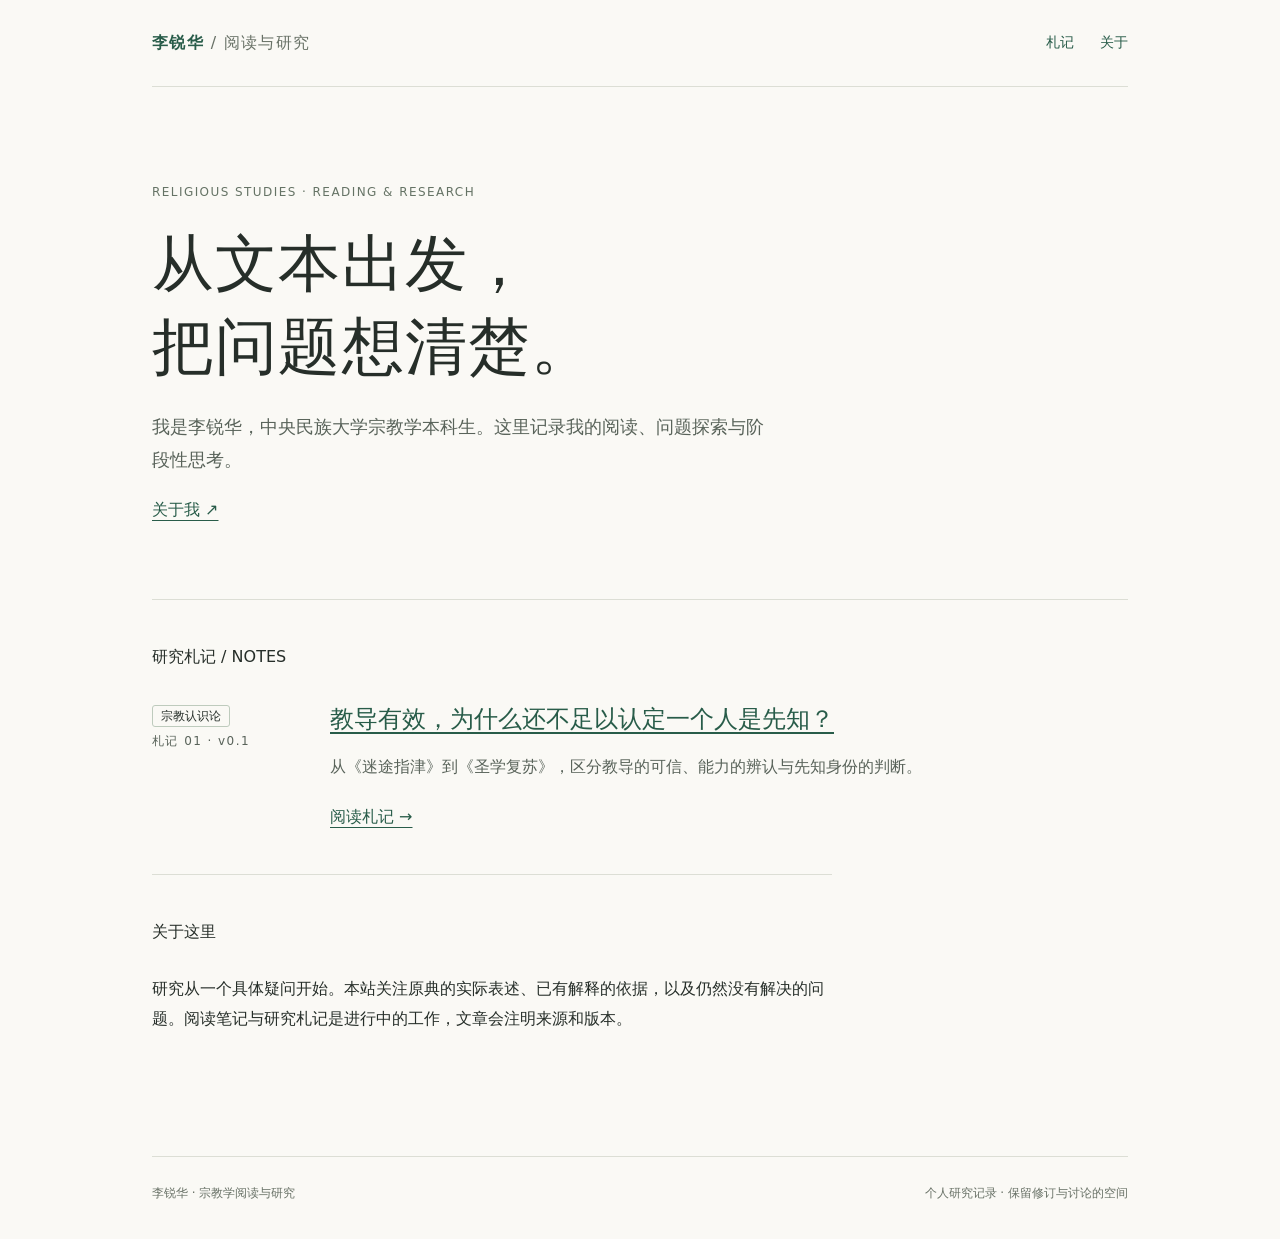
==== index.html @ aed1df16 "Create personal religious studies website" ====
<!doctype html><html lang="zh-CN"><head><meta charset="utf-8"><meta name="viewport" content="width=device-width,initial-scale=1"><meta name="description" content="李锐华的个人宗教学网站，收录阅读笔记与研究札记。"><title>宗教学阅读与研究 · 李锐华</title><link rel="stylesheet" href="style.css"><link rel="icon" href="favicon.svg" type="image/svg+xml"></head><body><a class="skip" href="#main">跳至正文</a><div class="wrap"><header><a class="brand" href="index.html">李锐华 <span style="font-weight:400;color:#687166">/ 阅读与研究</span></a><nav aria-label="主导航"><a href="index.html#notes">札记</a><a href="about.html">关于</a></nav></header><main id="main"><section class="hero"><div class="eyebrow">RELIGIOUS STUDIES · READING & RESEARCH</div><h1>从文本出发，<br>把问题想清楚。</h1><p>我是李锐华，中央民族大学宗教学本科生。这里记录我的阅读、问题探索与阶段性思考。</p><a href="about.html">关于我 ↗</a></section><section class="section" id="notes"><h2>研究札记 / NOTES</h2><div class="entry"><div><span class="tag">宗教认识论</span><p class="meta">札记 01 · v0.1</p></div><div><h3><a href="ghazali.html">教导有效，为什么还不足以认定一个人是先知？</a></h3><p>从《迷途指津》到《圣学复苏》，区分教导的可信、能力的辨认与先知身份的判断。</p><a href="ghazali.html">阅读札记 →</a></div></div></section><section class="section about"><h2>关于这里</h2><p>研究从一个具体疑问开始。本站关注原典的实际表述、已有解释的依据，以及仍然没有解决的问题。阅读笔记与研究札记是进行中的工作，文章会注明来源和版本。</p></section></main><footer><span>李锐华 · 宗教学阅读与研究</span><span>个人研究记录 · 保留修订与讨论的空间</span></footer></div></body></html>
---- style.css ----
*{box-sizing:border-box}html{scroll-behavior:smooth}body{margin:0;background:#faf9f5;color:#262e29;font-family:system-ui,-apple-system,"PingFang SC","Microsoft YaHei",sans-serif;line-height:1.85}a{color:#285c49;text-underline-offset:5px}a:hover{color:#122f25}a:focus-visible{outline:2px solid #285c49;outline-offset:5px}.wrap{max-width:1040px;margin:auto;padding:0 32px}header{display:flex;justify-content:space-between;align-items:center;padding:28px 0;border-bottom:1px solid #dcded5}.brand{text-decoration:none;font-weight:650;letter-spacing:.08em}nav{display:flex;gap:26px}nav a{text-decoration:none;font-size:14px}.hero{padding:94px 0 75px;max-width:750px}.eyebrow,.meta{font-size:12px;letter-spacing:.12em;color:#657365}.hero h1{font:500 clamp(36px,6vw,62px)/1.35 Georgia,"Songti SC",serif;letter-spacing:.02em;margin:20px 0}.hero p{font-size:18px;color:#59635a;max-width:620px}.section{padding:42px 0;border-top:1px solid #dcded5}.section h2{font-size:16px;font-weight:500;margin:0 0 28px}.entry{display:grid;grid-template-columns:150px 1fr;gap:28px}.entry h3{font-size:24px;line-height:1.6;margin:0 0 14px;font-weight:500}.entry p{color:#59635a;margin:0 0 20px}.tag{font-size:12px;border:1px solid #becbbd;border-radius:3px;padding:3px 8px}.about{max-width:680px}footer{border-top:1px solid #dcded5;margin-top:65px;padding:25px 0 35px;color:#687166;font-size:12px;display:flex;justify-content:space-between;gap:20px}.article{max-width:720px;margin:64px auto}.article h1{font:500 clamp(30px,5vw,43px)/1.5 Georgia,"Songti SC",serif}.article h2{font-size:23px;margin-top:42px}.article p{margin:22px 0}.notice{border-left:3px solid #8a9e83;padding:10px 20px;background:#f0f2e9;font-size:14px;color:#59635a}.refs{font-size:14px;overflow-wrap:anywhere}.refs li{margin:14px 0}.skip{position:absolute;left:-9999px}.skip:focus{left:20px;background:white;padding:10px}@media(max-width:600px){.wrap{padding:0 22px}header{align-items:flex-start;gap:20px}nav{gap:15px}.hero{padding:60px 0 45px}.entry{grid-template-columns:1fr;gap:12px}footer{flex-direction:column;gap:5px}.article{margin-top:38px}}
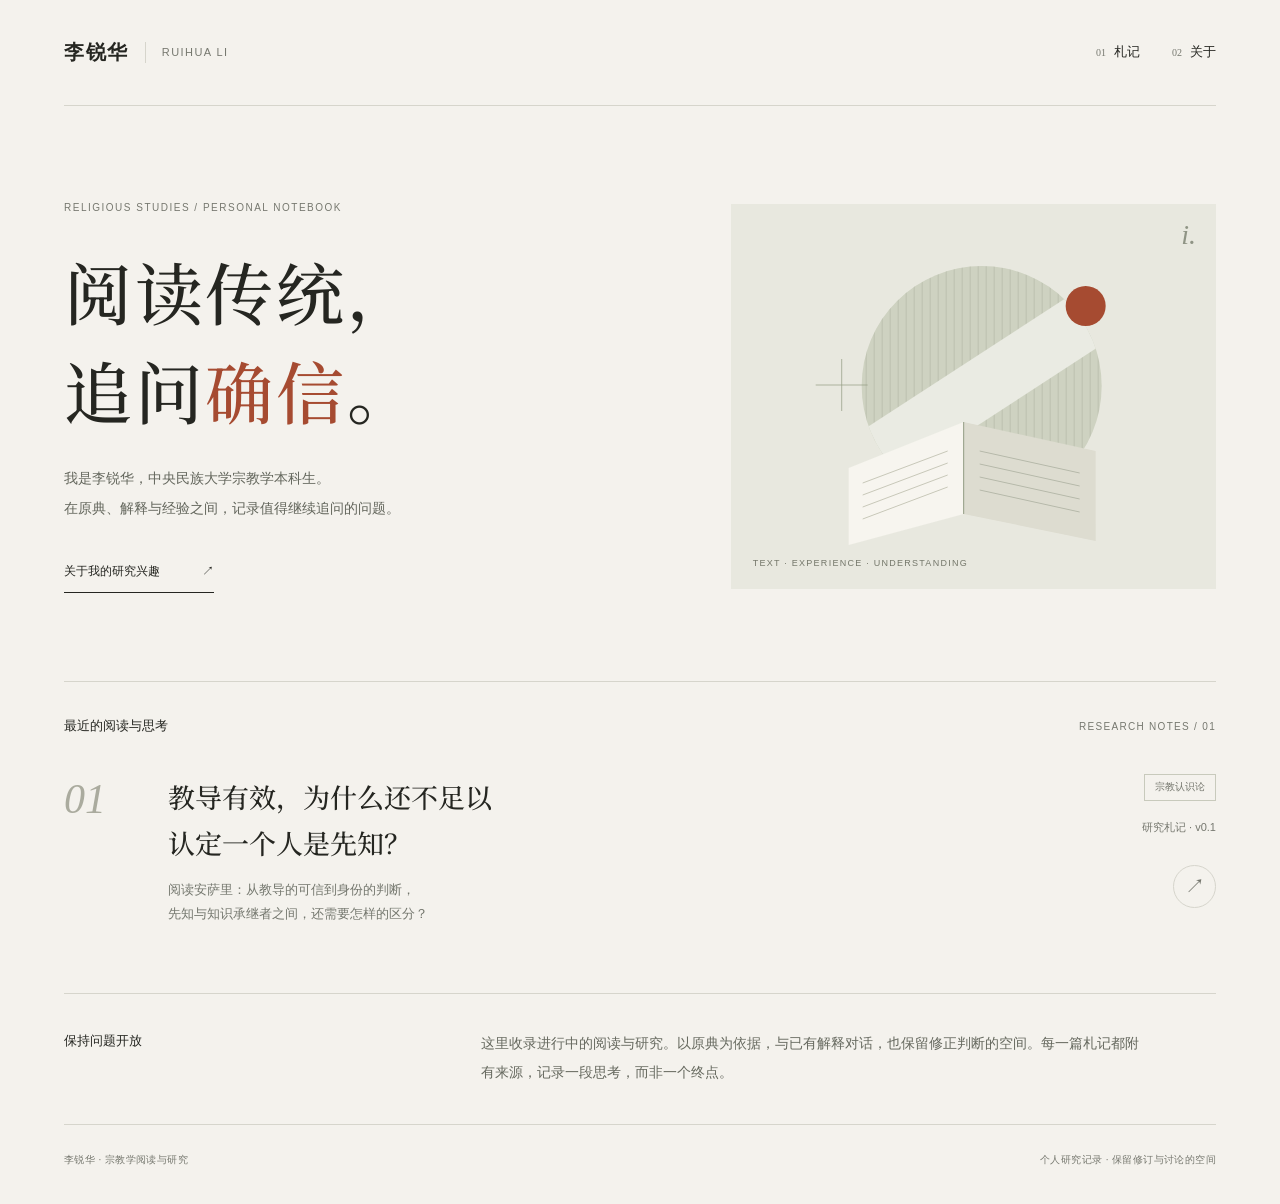
==== commit d7b39a32: "Redesign academic site with editorial typography and original book illustration" ====
--- a/index.html
+++ b/index.html
@@ -1 +1,3 @@
-<!doctype html><html lang="zh-CN"><head><meta charset="utf-8"><meta name="viewport" content="width=device-width,initial-scale=1"><meta name="description" content="李锐华的个人宗教学网站，收录阅读笔记与研究札记。"><title>宗教学阅读与研究 · 李锐华</title><link rel="stylesheet" href="style.css"><link rel="icon" href="favicon.svg" type="image/svg+xml"></head><body><a class="skip" href="#main">跳至正文</a><div class="wrap"><header><a class="brand" href="index.html">李锐华 <span style="font-weight:400;color:#687166">/ 阅读与研究</span></a><nav aria-label="主导航"><a href="index.html#notes">札记</a><a href="about.html">关于</a></nav></header><main id="main"><section class="hero"><div class="eyebrow">RELIGIOUS STUDIES · READING & RESEARCH</div><h1>从文本出发，<br>把问题想清楚。</h1><p>我是李锐华，中央民族大学宗教学本科生。这里记录我的阅读、问题探索与阶段性思考。</p><a href="about.html">关于我 ↗</a></section><section class="section" id="notes"><h2>研究札记 / NOTES</h2><div class="entry"><div><span class="tag">宗教认识论</span><p class="meta">札记 01 · v0.1</p></div><div><h3><a href="ghazali.html">教导有效，为什么还不足以认定一个人是先知？</a></h3><p>从《迷途指津》到《圣学复苏》，区分教导的可信、能力的辨认与先知身份的判断。</p><a href="ghazali.html">阅读札记 →</a></div></div></section><section class="section about"><h2>关于这里</h2><p>研究从一个具体疑问开始。本站关注原典的实际表述、已有解释的依据，以及仍然没有解决的问题。阅读笔记与研究札记是进行中的工作，文章会注明来源和版本。</p></section></main><footer><span>李锐华 · 宗教学阅读与研究</span><span>个人研究记录 · 保留修订与讨论的空间</span></footer></div></body></html>+<!DOCTYPE html>
+
+<html lang="zh-CN"><head><meta charset="utf-8"/><meta content="width=device-width,initial-scale=1" name="viewport"/><meta content="李锐华的个人宗教学网站，收录阅读笔记与研究札记。" name="description"/><title>宗教学阅读与研究 · 李锐华</title><link href="style.css?v=2" rel="stylesheet"/><link href="favicon.svg" rel="icon" type="image/svg+xml"/></head><body><a class="skip" href="#main">跳至正文</a><div class="wrap"><header><a class="brand" href="index.html">李锐华 <small>RUIHUA LI</small></a><nav aria-label="主导航"><a href="index.html#notes"><i>01</i> 札记</a><a href="about.html"><i>02</i> 关于</a></nav></header><main id="main"><section class="hero"><div><div class="eyebrow">RELIGIOUS STUDIES / PERSONAL NOTEBOOK</div><h1>阅读传统，<br/>追问<em>确信</em>。</h1><p>我是李锐华，中央民族大学宗教学本科生。<br/>在原典、解释与经验之间，记录值得继续追问的问题。</p><a class="text-link" href="about.html">关于我的研究兴趣 <span>↗</span></a></div><div aria-label="抽象的书页与圆形构成，象征阅读与不同解释的交汇" class="visual" role="img"><span class="visual-no">i.</span><svg aria-hidden="true" viewbox="0 0 440 385"><defs><pattern height="8" id="lines" patternunits="userSpaceOnUse" width="8"><path d="M0 0V8" stroke="#969e89" stroke-width=".65"></path></pattern><clippath id="circle"><circle cx="228" cy="182" r="120"></circle></clippath></defs><circle cx="228" cy="182" fill="#ced2c1" r="120"></circle><g clip-path="url(#circle)"><rect fill="url(#lines)" height="270" width="270" x="100" y="50"></rect><path d="M80 245L340 76L380 120L120 289Z" fill="#eaebe3"></path></g><path d="M95 264L210 218L210 310L95 341Z" fill="#f7f5ef"></path><path d="M210 218L342 247L342 337L210 310Z" fill="#dddcd0"></path><path d="M109 279L194 247M109 291L194 259M109 303L194 271M109 315L194 283" stroke="#c8c8b9"></path><path d="M226 247L326 269M226 260L326 282M226 273L326 295M226 286L326 308" stroke="#b6b9aa"></path><path d="M210 218V310" stroke="#929b83"></path><circle cx="332" cy="102" fill="#a64b31" r="20"></circle><path d="M62 181H114M88 155V207" stroke="#929b83" stroke-width=".7"></path></svg><span class="visual-label">TEXT · EXPERIENCE · UNDERSTANDING</span></div></section><section class="section" id="notes"><div class="section-head"><h2>最近的阅读与思考</h2><span>RESEARCH NOTES / 01</span></div><div class="entry"><div class="entry-no">01</div><div><h3><a href="ghazali.html">教导有效，为什么还不足以<br class="desktop-break"/>认定一个人是先知？</a></h3><p>阅读安萨里：从教导的可信到身份的判断，<br/>先知与知识承继者之间，还需要怎样的区分？</p></div><div class="entry-meta"><span class="tag">宗教认识论</span><span>研究札记 · v0.1</span><a aria-label="阅读安萨里研究札记" class="read-circle" href="ghazali.html">↗</a></div></div></section><section class="section about-strip"><div class="section-head"><h2>保持问题开放</h2></div><p>这里收录进行中的阅读与研究。以原典为依据，与已有解释对话，也保留修正判断的空间。每一篇札记都附有来源，记录一段思考，而非一个终点。</p></section></main><footer><span>李锐华 · 宗教学阅读与研究</span><span>个人研究记录 · 保留修订与讨论的空间</span></footer></div></body></html>
--- a/style.css
+++ b/style.css
@@ -1 +1,2 @@
-*{box-sizing:border-box}html{scroll-behavior:smooth}body{margin:0;background:#faf9f5;color:#262e29;font-family:system-ui,-apple-system,"PingFang SC","Microsoft YaHei",sans-serif;line-height:1.85}a{color:#285c49;text-underline-offset:5px}a:hover{color:#122f25}a:focus-visible{outline:2px solid #285c49;outline-offset:5px}.wrap{max-width:1040px;margin:auto;padding:0 32px}header{display:flex;justify-content:space-between;align-items:center;padding:28px 0;border-bottom:1px solid #dcded5}.brand{text-decoration:none;font-weight:650;letter-spacing:.08em}nav{display:flex;gap:26px}nav a{text-decoration:none;font-size:14px}.hero{padding:94px 0 75px;max-width:750px}.eyebrow,.meta{font-size:12px;letter-spacing:.12em;color:#657365}.hero h1{font:500 clamp(36px,6vw,62px)/1.35 Georgia,"Songti SC",serif;letter-spacing:.02em;margin:20px 0}.hero p{font-size:18px;color:#59635a;max-width:620px}.section{padding:42px 0;border-top:1px solid #dcded5}.section h2{font-size:16px;font-weight:500;margin:0 0 28px}.entry{display:grid;grid-template-columns:150px 1fr;gap:28px}.entry h3{font-size:24px;line-height:1.6;margin:0 0 14px;font-weight:500}.entry p{color:#59635a;margin:0 0 20px}.tag{font-size:12px;border:1px solid #becbbd;border-radius:3px;padding:3px 8px}.about{max-width:680px}footer{border-top:1px solid #dcded5;margin-top:65px;padding:25px 0 35px;color:#687166;font-size:12px;display:flex;justify-content:space-between;gap:20px}.article{max-width:720px;margin:64px auto}.article h1{font:500 clamp(30px,5vw,43px)/1.5 Georgia,"Songti SC",serif}.article h2{font-size:23px;margin-top:42px}.article p{margin:22px 0}.notice{border-left:3px solid #8a9e83;padding:10px 20px;background:#f0f2e9;font-size:14px;color:#59635a}.refs{font-size:14px;overflow-wrap:anywhere}.refs li{margin:14px 0}.skip{position:absolute;left:-9999px}.skip:focus{left:20px;background:white;padding:10px}@media(max-width:600px){.wrap{padding:0 22px}header{align-items:flex-start;gap:20px}nav{gap:15px}.hero{padding:60px 0 45px}.entry{grid-template-columns:1fr;gap:12px}footer{flex-direction:column;gap:5px}.article{margin-top:38px}}+@import url('https://fonts.googleapis.com/css2?family=Noto+Serif+SC:wght@400;500;600&display=swap');
+:root{--paper:#f4f2ed;--ink:#252621;--muted:#76786f;--line:#d6d5cc;--accent:#a64b31}*{box-sizing:border-box}html{scroll-behavior:smooth}body{margin:0;background:var(--paper);color:var(--ink);font-family:Arial,"PingFang SC","Microsoft YaHei",sans-serif;line-height:1.85}a{color:inherit;text-decoration:none}a:hover{color:var(--accent)}a:focus-visible{outline:2px solid var(--accent);outline-offset:6px}.wrap{max-width:1280px;margin:auto;padding:0 64px}header{height:106px;display:flex;align-items:center;justify-content:space-between;border-bottom:1px solid var(--line)}.brand{font-size:20px;font-weight:600;letter-spacing:.08em;display:flex;align-items:center;gap:16px}.brand small{font-size:11px;letter-spacing:.13em;font-weight:400;border-left:1px solid var(--line);padding-left:16px;color:var(--muted)}nav{display:flex;gap:32px;font-size:13px}nav a{display:flex;gap:8px;align-items:baseline}nav i{font:10px Georgia,serif;color:var(--muted)}.eyebrow,.meta{font-size:10px;letter-spacing:.15em;text-transform:uppercase;color:var(--muted)}.hero{display:grid;grid-template-columns:1.25fr 1fr;gap:60px;align-items:center;min-height:575px;padding:65px 0 60px}.hero h1{font:500 clamp(40px,5.5vw,68px)/1.45 "Noto Serif SC","Songti SC",serif;letter-spacing:.04em;margin:25px 0}.hero h1 em{font-style:normal;color:var(--accent)}.hero p{font-size:14px;line-height:2.1;color:#63665c;max-width:390px}.text-link{display:inline-flex;gap:42px;border-bottom:1px solid var(--ink);padding:10px 0;margin-top:13px;font-size:12px}.visual{position:relative;min-height:385px;background:#e8e8df;overflow:hidden;display:flex;align-items:center;justify-content:center}.visual svg{width:100%;height:385px}.visual-label{position:absolute;left:22px;bottom:17px;font-size:9px;letter-spacing:.14em;color:#74776a}.visual-no{position:absolute;right:20px;top:15px;font:italic 28px Georgia;color:#8f9485}.section{border-top:1px solid var(--line);padding:32px 0 52px}.section-head{display:flex;justify-content:space-between;align-items:baseline;margin-bottom:36px}.section h2{font-size:13px;font-weight:500;margin:0}.section-head span{font-size:10px;letter-spacing:.13em;color:var(--muted)}.entry{display:grid;grid-template-columns:80px 1fr 190px;gap:24px}.entry-no{font:italic 42px Georgia,serif;color:#aaab9e;line-height:1.2}.entry h3{font:500 27px/1.7 "Noto Serif SC","Songti SC",serif;max-width:650px;margin:0 0 12px}.entry p{font-size:13px;color:#74776e;max-width:600px;margin:0 0 15px}.entry-meta{text-align:right;font-size:11px;color:var(--muted);display:flex;flex-direction:column;align-items:flex-end;gap:16px}.tag{border:1px solid #c8cabc;padding:3px 10px;font-size:10px}.read-circle{width:43px;height:43px;border:1px solid var(--line);border-radius:50%;display:grid;place-items:center;font-size:20px;margin-top:12px}.about-strip{display:grid;grid-template-columns:1fr 2fr;gap:50px;padding:35px 0}.about-strip p{font-size:14px;line-height:2.1;margin:0;max-width:660px;color:#66695f}footer{border-top:1px solid var(--line);padding:26px 0 35px;display:flex;justify-content:space-between;gap:20px;color:var(--muted);font-size:10px;letter-spacing:.04em}.article{max-width:740px;margin:75px auto 100px}.article h1{font:500 clamp(30px,4vw,44px)/1.6 "Noto Serif SC","Songti SC",serif;margin:25px 0}.article h2{font:500 24px/1.6 "Noto Serif SC","Songti SC",serif;margin:48px 0 20px}.article p{font-size:16px;line-height:2.15;margin:25px 0}.article a{color:var(--accent);text-decoration:underline;text-underline-offset:4px}.article .meta{font-size:11px}.notice{border-left:2px solid var(--accent);padding:12px 22px;background:#eae8e0;font-size:13px;line-height:1.9;color:#686b60;margin:32px 0}.refs{font-size:13px;line-height:1.9;padding-left:20px;overflow-wrap:anywhere}.refs li{margin:17px 0}.skip{position:absolute;left:-9999px}.skip:focus{left:20px;top:5px;background:white;padding:10px;z-index:10}@media(min-width:1450px){.hero{min-height:640px}}@media(max-width:900px){.wrap{padding:0 32px}.hero{gap:30px}.hero h1{font-size:43px}.visual,.visual svg{min-height:320px;height:320px}.entry{grid-template-columns:50px 1fr}.entry-meta{grid-column:2;flex-direction:row;align-items:center;text-align:left}.read-circle{margin:0;margin-left:auto}.brand small{display:none}}@media(max-width:600px){.wrap{padding:0 23px}header{height:82px}nav{gap:22px}.brand{font-size:18px}.hero{grid-template-columns:1fr;gap:32px;padding:42px 0}.hero h1{font-size:44px;margin:20px 0}.hero p{font-size:14px}.visual,.visual svg{min-height:235px;height:235px}.visual svg{width:100%}.entry{gap:12px;grid-template-columns:33px 1fr}.entry-no{font-size:28px}.entry h3{font-size:22px}.section-head{margin-bottom:27px}.about-strip{grid-template-columns:1fr;gap:20px}footer{flex-direction:column;gap:7px}.article{margin:40px auto 65px}.article p{font-size:15px}.article h1{font-size:31px}.article h2{font-size:22px}.section{padding-bottom:35px}}@media(prefers-reduced-motion:reduce){html{scroll-behavior:auto}}
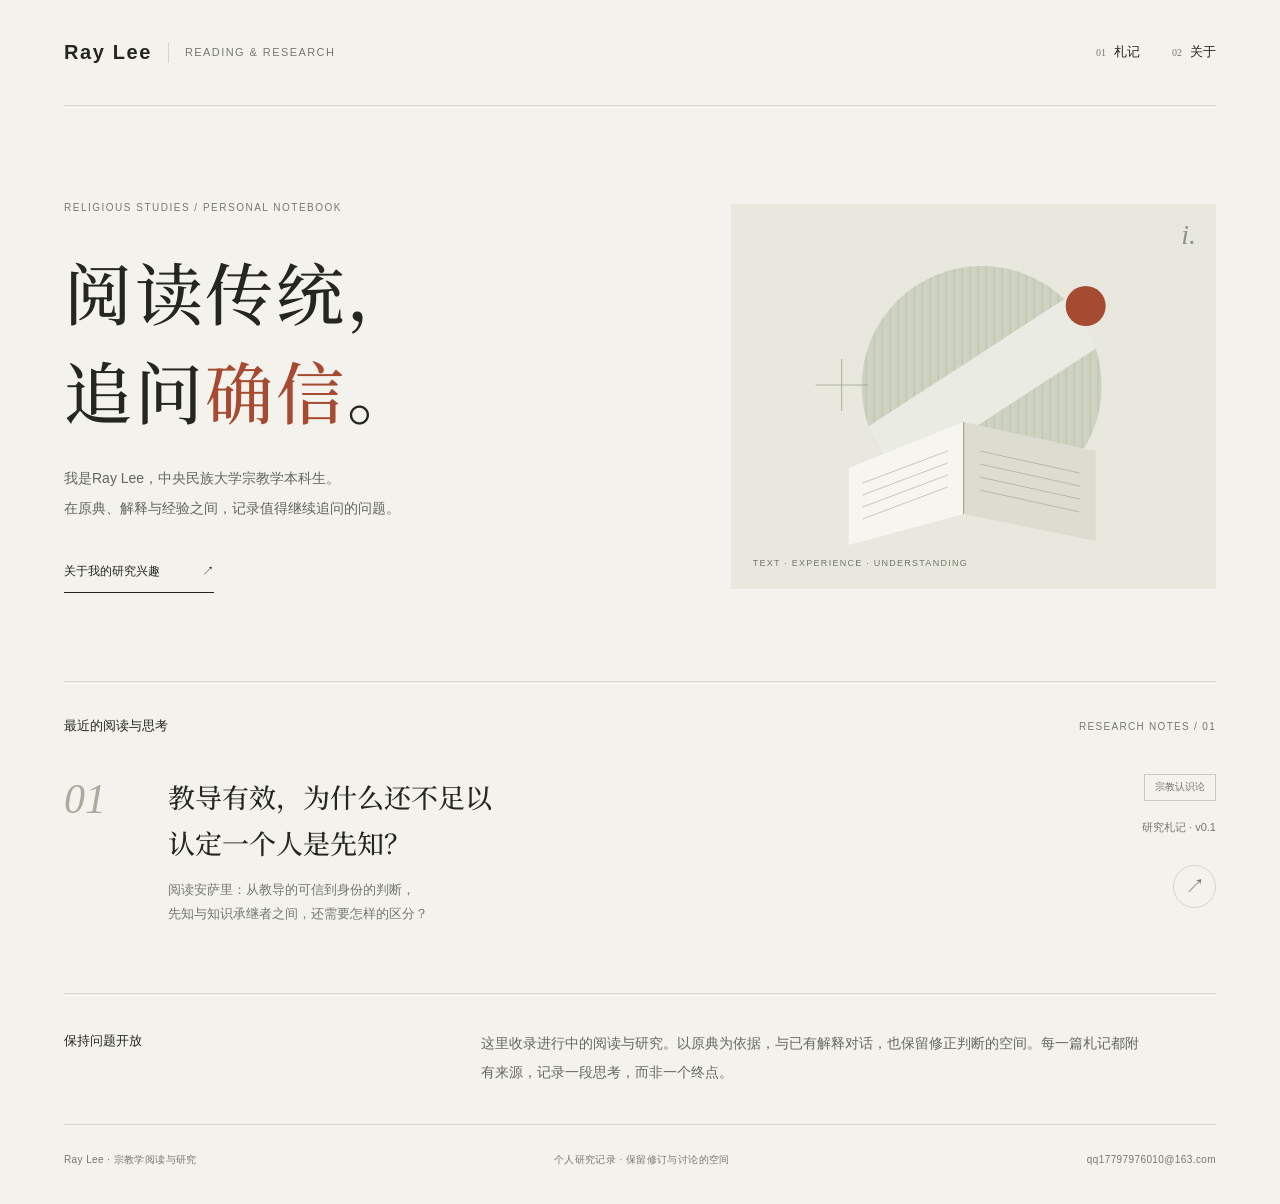
==== commit 0534cfb3: "Use Ray Lee name and public contact email" ====
--- a/index.html
+++ b/index.html
@@ -1,3 +1,3 @@
 <!DOCTYPE html>
 
-<html lang="zh-CN"><head><meta charset="utf-8"/><meta content="width=device-width,initial-scale=1" name="viewport"/><meta content="李锐华的个人宗教学网站，收录阅读笔记与研究札记。" name="description"/><title>宗教学阅读与研究 · 李锐华</title><link href="style.css?v=2" rel="stylesheet"/><link href="favicon.svg" rel="icon" type="image/svg+xml"/></head><body><a class="skip" href="#main">跳至正文</a><div class="wrap"><header><a class="brand" href="index.html">李锐华 <small>RUIHUA LI</small></a><nav aria-label="主导航"><a href="index.html#notes"><i>01</i> 札记</a><a href="about.html"><i>02</i> 关于</a></nav></header><main id="main"><section class="hero"><div><div class="eyebrow">RELIGIOUS STUDIES / PERSONAL NOTEBOOK</div><h1>阅读传统，<br/>追问<em>确信</em>。</h1><p>我是李锐华，中央民族大学宗教学本科生。<br/>在原典、解释与经验之间，记录值得继续追问的问题。</p><a class="text-link" href="about.html">关于我的研究兴趣 <span>↗</span></a></div><div aria-label="抽象的书页与圆形构成，象征阅读与不同解释的交汇" class="visual" role="img"><span class="visual-no">i.</span><svg aria-hidden="true" viewbox="0 0 440 385"><defs><pattern height="8" id="lines" patternunits="userSpaceOnUse" width="8"><path d="M0 0V8" stroke="#969e89" stroke-width=".65"></path></pattern><clippath id="circle"><circle cx="228" cy="182" r="120"></circle></clippath></defs><circle cx="228" cy="182" fill="#ced2c1" r="120"></circle><g clip-path="url(#circle)"><rect fill="url(#lines)" height="270" width="270" x="100" y="50"></rect><path d="M80 245L340 76L380 120L120 289Z" fill="#eaebe3"></path></g><path d="M95 264L210 218L210 310L95 341Z" fill="#f7f5ef"></path><path d="M210 218L342 247L342 337L210 310Z" fill="#dddcd0"></path><path d="M109 279L194 247M109 291L194 259M109 303L194 271M109 315L194 283" stroke="#c8c8b9"></path><path d="M226 247L326 269M226 260L326 282M226 273L326 295M226 286L326 308" stroke="#b6b9aa"></path><path d="M210 218V310" stroke="#929b83"></path><circle cx="332" cy="102" fill="#a64b31" r="20"></circle><path d="M62 181H114M88 155V207" stroke="#929b83" stroke-width=".7"></path></svg><span class="visual-label">TEXT · EXPERIENCE · UNDERSTANDING</span></div></section><section class="section" id="notes"><div class="section-head"><h2>最近的阅读与思考</h2><span>RESEARCH NOTES / 01</span></div><div class="entry"><div class="entry-no">01</div><div><h3><a href="ghazali.html">教导有效，为什么还不足以<br class="desktop-break"/>认定一个人是先知？</a></h3><p>阅读安萨里：从教导的可信到身份的判断，<br/>先知与知识承继者之间，还需要怎样的区分？</p></div><div class="entry-meta"><span class="tag">宗教认识论</span><span>研究札记 · v0.1</span><a aria-label="阅读安萨里研究札记" class="read-circle" href="ghazali.html">↗</a></div></div></section><section class="section about-strip"><div class="section-head"><h2>保持问题开放</h2></div><p>这里收录进行中的阅读与研究。以原典为依据，与已有解释对话，也保留修正判断的空间。每一篇札记都附有来源，记录一段思考，而非一个终点。</p></section></main><footer><span>李锐华 · 宗教学阅读与研究</span><span>个人研究记录 · 保留修订与讨论的空间</span></footer></div></body></html>+<html lang="zh-CN"><head><meta charset="utf-8"/><meta content="width=device-width,initial-scale=1" name="viewport"/><meta content="Ray Lee的个人宗教学网站，收录阅读笔记与研究札记。" name="description"/><title>宗教学阅读与研究 · Ray Lee</title><link href="style.css?v=2" rel="stylesheet"/><link href="favicon.svg" rel="icon" type="image/svg+xml"/></head><body><a class="skip" href="#main">跳至正文</a><div class="wrap"><header><a class="brand" href="index.html">Ray Lee <small>READING &amp; RESEARCH</small></a><nav aria-label="主导航"><a href="index.html#notes"><i>01</i> 札记</a><a href="about.html"><i>02</i> 关于</a></nav></header><main id="main"><section class="hero"><div><div class="eyebrow">RELIGIOUS STUDIES / PERSONAL NOTEBOOK</div><h1>阅读传统，<br/>追问<em>确信</em>。</h1><p>我是Ray Lee，中央民族大学宗教学本科生。<br/>在原典、解释与经验之间，记录值得继续追问的问题。</p><a class="text-link" href="about.html">关于我的研究兴趣 <span>↗</span></a></div><div aria-label="抽象的书页与圆形构成，象征阅读与不同解释的交汇" class="visual" role="img"><span class="visual-no">i.</span><svg aria-hidden="true" viewbox="0 0 440 385"><defs><pattern height="8" id="lines" patternunits="userSpaceOnUse" width="8"><path d="M0 0V8" stroke="#969e89" stroke-width=".65"></path></pattern><clippath id="circle"><circle cx="228" cy="182" r="120"></circle></clippath></defs><circle cx="228" cy="182" fill="#ced2c1" r="120"></circle><g clip-path="url(#circle)"><rect fill="url(#lines)" height="270" width="270" x="100" y="50"></rect><path d="M80 245L340 76L380 120L120 289Z" fill="#eaebe3"></path></g><path d="M95 264L210 218L210 310L95 341Z" fill="#f7f5ef"></path><path d="M210 218L342 247L342 337L210 310Z" fill="#dddcd0"></path><path d="M109 279L194 247M109 291L194 259M109 303L194 271M109 315L194 283" stroke="#c8c8b9"></path><path d="M226 247L326 269M226 260L326 282M226 273L326 295M226 286L326 308" stroke="#b6b9aa"></path><path d="M210 218V310" stroke="#929b83"></path><circle cx="332" cy="102" fill="#a64b31" r="20"></circle><path d="M62 181H114M88 155V207" stroke="#929b83" stroke-width=".7"></path></svg><span class="visual-label">TEXT · EXPERIENCE · UNDERSTANDING</span></div></section><section class="section" id="notes"><div class="section-head"><h2>最近的阅读与思考</h2><span>RESEARCH NOTES / 01</span></div><div class="entry"><div class="entry-no">01</div><div><h3><a href="ghazali.html">教导有效，为什么还不足以<br class="desktop-break"/>认定一个人是先知？</a></h3><p>阅读安萨里：从教导的可信到身份的判断，<br/>先知与知识承继者之间，还需要怎样的区分？</p></div><div class="entry-meta"><span class="tag">宗教认识论</span><span>研究札记 · v0.1</span><a aria-label="阅读安萨里研究札记" class="read-circle" href="ghazali.html">↗</a></div></div></section><section class="section about-strip"><div class="section-head"><h2>保持问题开放</h2></div><p>这里收录进行中的阅读与研究。以原典为依据，与已有解释对话，也保留修正判断的空间。每一篇札记都附有来源，记录一段思考，而非一个终点。</p></section></main><footer><span>Ray Lee · 宗教学阅读与研究</span><span>个人研究记录 · 保留修订与讨论的空间</span><a href="mailto:qq17797976010@163.com">qq17797976010@163.com</a></footer></div></body></html>
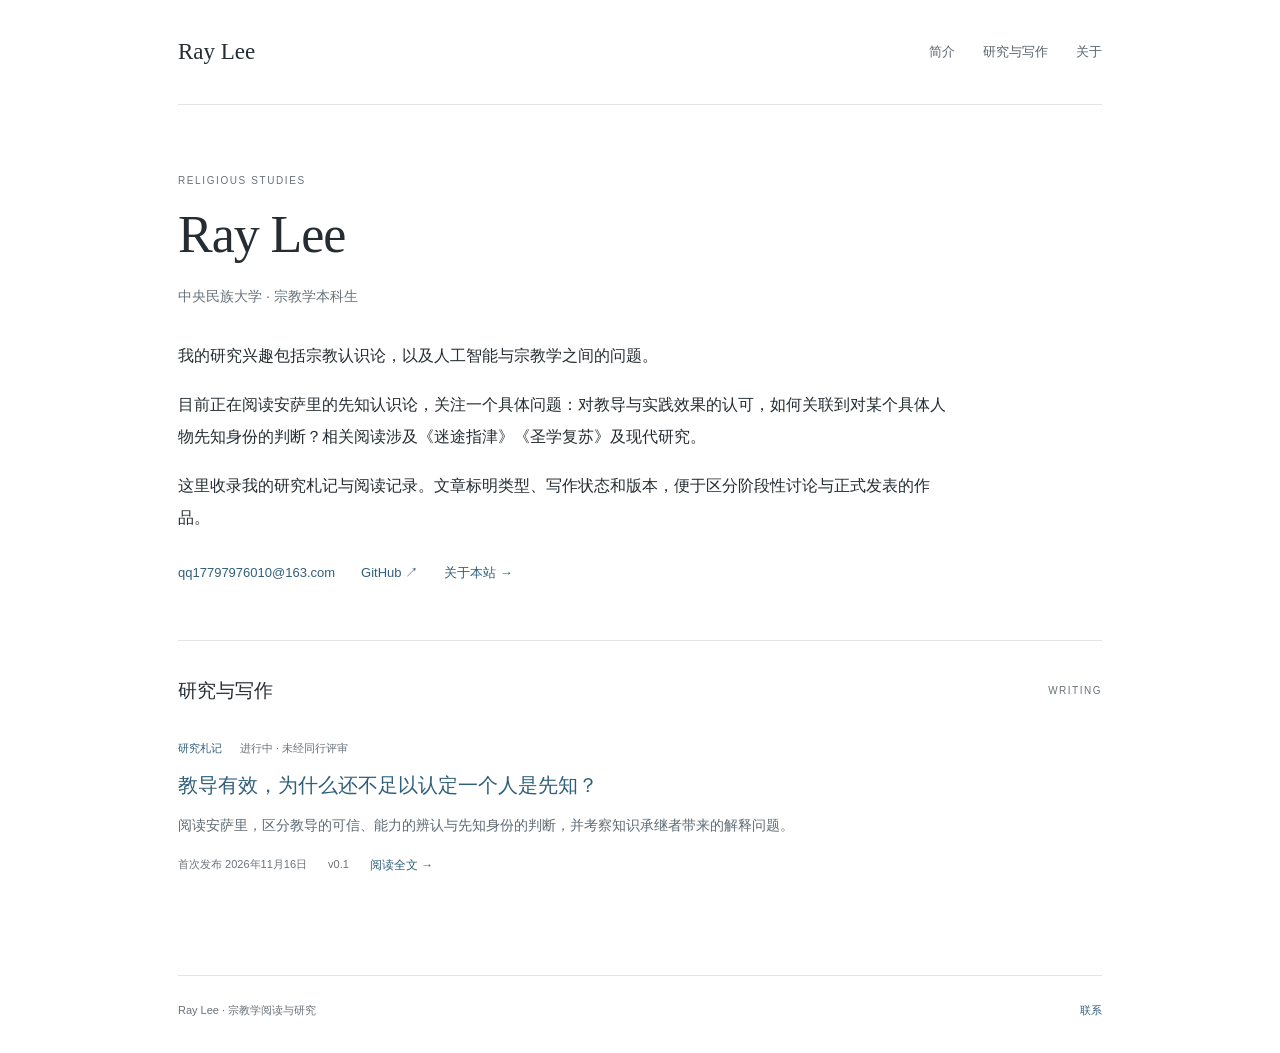
==== commit 9e42f230: "Center academic profile and label writing type and status" ====
--- a/index.html
+++ b/index.html
@@ -1,3 +1,121 @@
 <!DOCTYPE html>
-
-<html lang="zh-CN"><head><meta charset="utf-8"/><meta content="width=device-width,initial-scale=1" name="viewport"/><meta content="Ray Lee的个人宗教学网站，收录阅读笔记与研究札记。" name="description"/><title>宗教学阅读与研究 · Ray Lee</title><link href="style.css?v=2" rel="stylesheet"/><link href="favicon.svg" rel="icon" type="image/svg+xml"/></head><body><a class="skip" href="#main">跳至正文</a><div class="wrap"><header><a class="brand" href="index.html">Ray Lee <small>READING &amp; RESEARCH</small></a><nav aria-label="主导航"><a href="index.html#notes"><i>01</i> 札记</a><a href="about.html"><i>02</i> 关于</a></nav></header><main id="main"><section class="hero"><div><div class="eyebrow">RELIGIOUS STUDIES / PERSONAL NOTEBOOK</div><h1>阅读传统，<br/>追问<em>确信</em>。</h1><p>我是Ray Lee，中央民族大学宗教学本科生。<br/>在原典、解释与经验之间，记录值得继续追问的问题。</p><a class="text-link" href="about.html">关于我的研究兴趣 <span>↗</span></a></div><div aria-label="抽象的书页与圆形构成，象征阅读与不同解释的交汇" class="visual" role="img"><span class="visual-no">i.</span><svg aria-hidden="true" viewbox="0 0 440 385"><defs><pattern height="8" id="lines" patternunits="userSpaceOnUse" width="8"><path d="M0 0V8" stroke="#969e89" stroke-width=".65"></path></pattern><clippath id="circle"><circle cx="228" cy="182" r="120"></circle></clippath></defs><circle cx="228" cy="182" fill="#ced2c1" r="120"></circle><g clip-path="url(#circle)"><rect fill="url(#lines)" height="270" width="270" x="100" y="50"></rect><path d="M80 245L340 76L380 120L120 289Z" fill="#eaebe3"></path></g><path d="M95 264L210 218L210 310L95 341Z" fill="#f7f5ef"></path><path d="M210 218L342 247L342 337L210 310Z" fill="#dddcd0"></path><path d="M109 279L194 247M109 291L194 259M109 303L194 271M109 315L194 283" stroke="#c8c8b9"></path><path d="M226 247L326 269M226 260L326 282M226 273L326 295M226 286L326 308" stroke="#b6b9aa"></path><path d="M210 218V310" stroke="#929b83"></path><circle cx="332" cy="102" fill="#a64b31" r="20"></circle><path d="M62 181H114M88 155V207" stroke="#929b83" stroke-width=".7"></path></svg><span class="visual-label">TEXT · EXPERIENCE · UNDERSTANDING</span></div></section><section class="section" id="notes"><div class="section-head"><h2>最近的阅读与思考</h2><span>RESEARCH NOTES / 01</span></div><div class="entry"><div class="entry-no">01</div><div><h3><a href="ghazali.html">教导有效，为什么还不足以<br class="desktop-break"/>认定一个人是先知？</a></h3><p>阅读安萨里：从教导的可信到身份的判断，<br/>先知与知识承继者之间，还需要怎样的区分？</p></div><div class="entry-meta"><span class="tag">宗教认识论</span><span>研究札记 · v0.1</span><a aria-label="阅读安萨里研究札记" class="read-circle" href="ghazali.html">↗</a></div></div></section><section class="section about-strip"><div class="section-head"><h2>保持问题开放</h2></div><p>这里收录进行中的阅读与研究。以原典为依据，与已有解释对话，也保留修正判断的空间。每一篇札记都附有来源，记录一段思考，而非一个终点。</p></section></main><footer><span>Ray Lee · 宗教学阅读与研究</span><span>个人研究记录 · 保留修订与讨论的空间</span><a href="mailto:qq17797976010@163.com">qq17797976010@163.com</a></footer></div></body></html>+<html lang="zh-CN">
+ <head>
+  <meta charset="utf-8"/>
+  <meta content="width=device-width,initial-scale=1" name="viewport"/>
+  <meta content="Ray Lee的个人宗教学网站，收录阅读笔记与研究札记。" name="description"/>
+  <title>
+   宗教学阅读与研究 · Ray Lee
+  </title>
+  <link href="style.css?v=3" rel="stylesheet"/>
+  <link href="favicon.svg" rel="icon" type="image/svg+xml"/>
+ </head>
+ <body>
+  <a class="skip" href="#main">
+   跳至正文
+  </a>
+  <div class="wrap">
+   <header>
+    <a class="brand" href="index.html">
+     Ray Lee
+    </a>
+    <nav aria-label="主导航">
+     <a href="index.html">
+      简介
+     </a>
+     <a href="index.html#notes">
+      研究与写作
+     </a>
+     <a href="about.html">
+      关于
+     </a>
+    </nav>
+   </header>
+   <main id="main">
+    <section aria-labelledby="profile-name" class="profile">
+     <p class="eyebrow">
+      RELIGIOUS STUDIES
+     </p>
+     <h1 id="profile-name">
+      Ray Lee
+     </h1>
+     <p class="affiliation">
+      中央民族大学 · 宗教学本科生
+     </p>
+     <div class="bio">
+      <p>
+       我的研究兴趣包括宗教认识论，以及人工智能与宗教学之间的问题。
+      </p>
+      <p>
+       目前正在阅读安萨里的先知认识论，关注一个具体问题：对教导与实践效果的认可，如何关联到对某个具体人物先知身份的判断？相关阅读涉及《迷途指津》《圣学复苏》及现代研究。
+      </p>
+      <p>
+       这里收录我的研究札记与阅读记录。文章标明类型、写作状态和版本，便于区分阶段性讨论与正式发表的作品。
+      </p>
+     </div>
+     <div class="contact-links">
+      <a href="mailto:qq17797976010@163.com">
+       qq17797976010@163.com
+      </a>
+      <a href="https://github.com/raylee-ai">
+       GitHub ↗
+      </a>
+      <a href="about.html">
+       关于本站 →
+      </a>
+     </div>
+    </section>
+    <section aria-labelledby="writing-title" class="writings" id="notes">
+     <div class="section-heading">
+      <h2 id="writing-title">
+       研究与写作
+      </h2>
+      <span>
+       WRITING
+      </span>
+     </div>
+     <article class="writing-item">
+      <div class="work-status">
+       <span>
+        研究札记
+       </span>
+       <span>
+        进行中 · 未经同行评审
+       </span>
+      </div>
+      <h3>
+       <a href="ghazali.html">
+        教导有效，为什么还不足以认定一个人是先知？
+       </a>
+      </h3>
+      <p>
+       阅读安萨里，区分教导的可信、能力的辨认与先知身份的判断，并考察知识承继者带来的解释问题。
+      </p>
+      <div class="work-details">
+       <span>
+        首次发布
+        <time datetime="2026-11-16">
+         2026年11月16日
+        </time>
+       </span>
+       <span>
+        v0.1
+       </span>
+       <a href="ghazali.html">
+        阅读全文 →
+       </a>
+      </div>
+     </article>
+    </section>
+   </main>
+   <footer>
+    <span>
+     Ray Lee · 宗教学阅读与研究
+    </span>
+    <a href="mailto:qq17797976010@163.com">
+     联系
+    </a>
+   </footer>
+  </div>
+ </body>
+</html>
--- a/style.css
+++ b/style.css
@@ -1,2 +1 @@
-@import url('https://fonts.googleapis.com/css2?family=Noto+Serif+SC:wght@400;500;600&display=swap');
-:root{--paper:#f4f2ed;--ink:#252621;--muted:#76786f;--line:#d6d5cc;--accent:#a64b31}*{box-sizing:border-box}html{scroll-behavior:smooth}body{margin:0;background:var(--paper);color:var(--ink);font-family:Arial,"PingFang SC","Microsoft YaHei",sans-serif;line-height:1.85}a{color:inherit;text-decoration:none}a:hover{color:var(--accent)}a:focus-visible{outline:2px solid var(--accent);outline-offset:6px}.wrap{max-width:1280px;margin:auto;padding:0 64px}header{height:106px;display:flex;align-items:center;justify-content:space-between;border-bottom:1px solid var(--line)}.brand{font-size:20px;font-weight:600;letter-spacing:.08em;display:flex;align-items:center;gap:16px}.brand small{font-size:11px;letter-spacing:.13em;font-weight:400;border-left:1px solid var(--line);padding-left:16px;color:var(--muted)}nav{display:flex;gap:32px;font-size:13px}nav a{display:flex;gap:8px;align-items:baseline}nav i{font:10px Georgia,serif;color:var(--muted)}.eyebrow,.meta{font-size:10px;letter-spacing:.15em;text-transform:uppercase;color:var(--muted)}.hero{display:grid;grid-template-columns:1.25fr 1fr;gap:60px;align-items:center;min-height:575px;padding:65px 0 60px}.hero h1{font:500 clamp(40px,5.5vw,68px)/1.45 "Noto Serif SC","Songti SC",serif;letter-spacing:.04em;margin:25px 0}.hero h1 em{font-style:normal;color:var(--accent)}.hero p{font-size:14px;line-height:2.1;color:#63665c;max-width:390px}.text-link{display:inline-flex;gap:42px;border-bottom:1px solid var(--ink);padding:10px 0;margin-top:13px;font-size:12px}.visual{position:relative;min-height:385px;background:#e8e8df;overflow:hidden;display:flex;align-items:center;justify-content:center}.visual svg{width:100%;height:385px}.visual-label{position:absolute;left:22px;bottom:17px;font-size:9px;letter-spacing:.14em;color:#74776a}.visual-no{position:absolute;right:20px;top:15px;font:italic 28px Georgia;color:#8f9485}.section{border-top:1px solid var(--line);padding:32px 0 52px}.section-head{display:flex;justify-content:space-between;align-items:baseline;margin-bottom:36px}.section h2{font-size:13px;font-weight:500;margin:0}.section-head span{font-size:10px;letter-spacing:.13em;color:var(--muted)}.entry{display:grid;grid-template-columns:80px 1fr 190px;gap:24px}.entry-no{font:italic 42px Georgia,serif;color:#aaab9e;line-height:1.2}.entry h3{font:500 27px/1.7 "Noto Serif SC","Songti SC",serif;max-width:650px;margin:0 0 12px}.entry p{font-size:13px;color:#74776e;max-width:600px;margin:0 0 15px}.entry-meta{text-align:right;font-size:11px;color:var(--muted);display:flex;flex-direction:column;align-items:flex-end;gap:16px}.tag{border:1px solid #c8cabc;padding:3px 10px;font-size:10px}.read-circle{width:43px;height:43px;border:1px solid var(--line);border-radius:50%;display:grid;place-items:center;font-size:20px;margin-top:12px}.about-strip{display:grid;grid-template-columns:1fr 2fr;gap:50px;padding:35px 0}.about-strip p{font-size:14px;line-height:2.1;margin:0;max-width:660px;color:#66695f}footer{border-top:1px solid var(--line);padding:26px 0 35px;display:flex;justify-content:space-between;gap:20px;color:var(--muted);font-size:10px;letter-spacing:.04em}.article{max-width:740px;margin:75px auto 100px}.article h1{font:500 clamp(30px,4vw,44px)/1.6 "Noto Serif SC","Songti SC",serif;margin:25px 0}.article h2{font:500 24px/1.6 "Noto Serif SC","Songti SC",serif;margin:48px 0 20px}.article p{font-size:16px;line-height:2.15;margin:25px 0}.article a{color:var(--accent);text-decoration:underline;text-underline-offset:4px}.article .meta{font-size:11px}.notice{border-left:2px solid var(--accent);padding:12px 22px;background:#eae8e0;font-size:13px;line-height:1.9;color:#686b60;margin:32px 0}.refs{font-size:13px;line-height:1.9;padding-left:20px;overflow-wrap:anywhere}.refs li{margin:17px 0}.skip{position:absolute;left:-9999px}.skip:focus{left:20px;top:5px;background:white;padding:10px;z-index:10}@media(min-width:1450px){.hero{min-height:640px}}@media(max-width:900px){.wrap{padding:0 32px}.hero{gap:30px}.hero h1{font-size:43px}.visual,.visual svg{min-height:320px;height:320px}.entry{grid-template-columns:50px 1fr}.entry-meta{grid-column:2;flex-direction:row;align-items:center;text-align:left}.read-circle{margin:0;margin-left:auto}.brand small{display:none}}@media(max-width:600px){.wrap{padding:0 23px}header{height:82px}nav{gap:22px}.brand{font-size:18px}.hero{grid-template-columns:1fr;gap:32px;padding:42px 0}.hero h1{font-size:44px;margin:20px 0}.hero p{font-size:14px}.visual,.visual svg{min-height:235px;height:235px}.visual svg{width:100%}.entry{gap:12px;grid-template-columns:33px 1fr}.entry-no{font-size:28px}.entry h3{font-size:22px}.section-head{margin-bottom:27px}.about-strip{grid-template-columns:1fr;gap:20px}footer{flex-direction:column;gap:7px}.article{margin:40px auto 65px}.article p{font-size:15px}.article h1{font-size:31px}.article h2{font-size:22px}.section{padding-bottom:35px}}@media(prefers-reduced-motion:reduce){html{scroll-behavior:auto}}+*{box-sizing:border-box}:root{--ink:#252d32;--muted:#68727a;--line:#e1e5e8;--link:#305f7b}html{scroll-behavior:smooth}body{margin:0;background:#fff;color:var(--ink);font-family:-apple-system,BlinkMacSystemFont,"Segoe UI","PingFang SC","Microsoft YaHei",sans-serif;line-height:1.9}a{color:var(--link);text-decoration:none}a:hover{text-decoration:underline;text-underline-offset:4px}a:focus-visible{outline:2px solid var(--link);outline-offset:5px}.wrap{max-width:1020px;padding:0 48px;margin:auto}header{display:flex;justify-content:space-between;align-items:center;min-height:105px;border-bottom:1px solid var(--line);gap:25px}.brand{font:500 23px Georgia,serif;color:var(--ink)}nav{display:flex;gap:28px;font-size:13px}nav a{color:#58646d}.profile{padding:66px 0 54px;max-width:770px}.eyebrow{font-size:10px;letter-spacing:.16em;color:var(--muted);margin:0 0 14px}.profile h1{font:400 52px/1.2 Georgia,"Times New Roman",serif;margin:0 0 17px;letter-spacing:-.02em}.affiliation{font-size:14px;color:var(--muted);margin:0 0 30px}.bio{font-size:16px;line-height:2}.bio p{margin:17px 0}.contact-links{display:flex;flex-wrap:wrap;gap:10px 26px;margin-top:27px;font-size:13px}.writings{border-top:1px solid var(--line);padding:32px 0 30px}.section-heading{display:flex;justify-content:space-between;align-items:center}.section-heading h2{font-size:19px;font-weight:500;margin:0}.section-heading>span{font-size:10px;letter-spacing:.15em;color:var(--muted)}.writing-item{padding:29px 0 8px;max-width:780px}.work-status{display:flex;flex-wrap:wrap;gap:8px 18px;font-size:11px;color:var(--muted)}.work-status span:first-child{color:var(--link)}.writing-item h3{font-size:20px;font-weight:500;line-height:1.65;margin:10px 0}.writing-item p{font-size:14px;color:#606b73;line-height:1.9;margin:10px 0 16px}.work-details{display:flex;flex-wrap:wrap;gap:8px 21px;font-size:11px;color:var(--muted)}.work-details a{font-size:12px}footer{border-top:1px solid var(--line);display:flex;justify-content:space-between;gap:20px;padding:24px 0 32px;margin-top:60px;font-size:11px;color:var(--muted)}.article{max-width:730px;margin:58px auto 80px}.article h1{font:500 34px/1.6 "Songti SC","Noto Serif CJK SC",Georgia,serif;margin:18px 0}.article h2{font-size:21px;font-weight:500;line-height:1.6;margin:38px 0 16px}.article p{font-size:16px;line-height:2.1;margin:22px 0}.article .meta{font-size:12px;color:var(--muted)}.article a{text-underline-offset:4px}.notice{padding:14px 20px;background:#f5f7f8;border-left:2px solid #aabcc7;font-size:13px;line-height:1.9;color:#5e6c76;margin:26px 0}.refs{font-size:13px;line-height:1.9;padding-left:22px;overflow-wrap:anywhere}.refs li{margin:16px 0}.skip{position:absolute;left:-9999px}.skip:focus{left:16px;top:6px;background:white;padding:8px;z-index:2}@media(max-width:600px){.wrap{padding:0 23px}header{min-height:83px;gap:12px}.brand{font-size:21px}nav{gap:16px;font-size:12px}.profile{padding:42px 0}.profile h1{font-size:43px}.bio{font-size:15px}.contact-links{gap:10px 20px;font-size:12px}.writing-item h3{font-size:19px}.article{margin-top:38px}.article h1{font-size:29px}.article p{font-size:15px}.work-details{gap:7px 15px}footer{margin-top:40px;font-size:10px}}@media(prefers-reduced-motion:reduce){html{scroll-behavior:auto}}
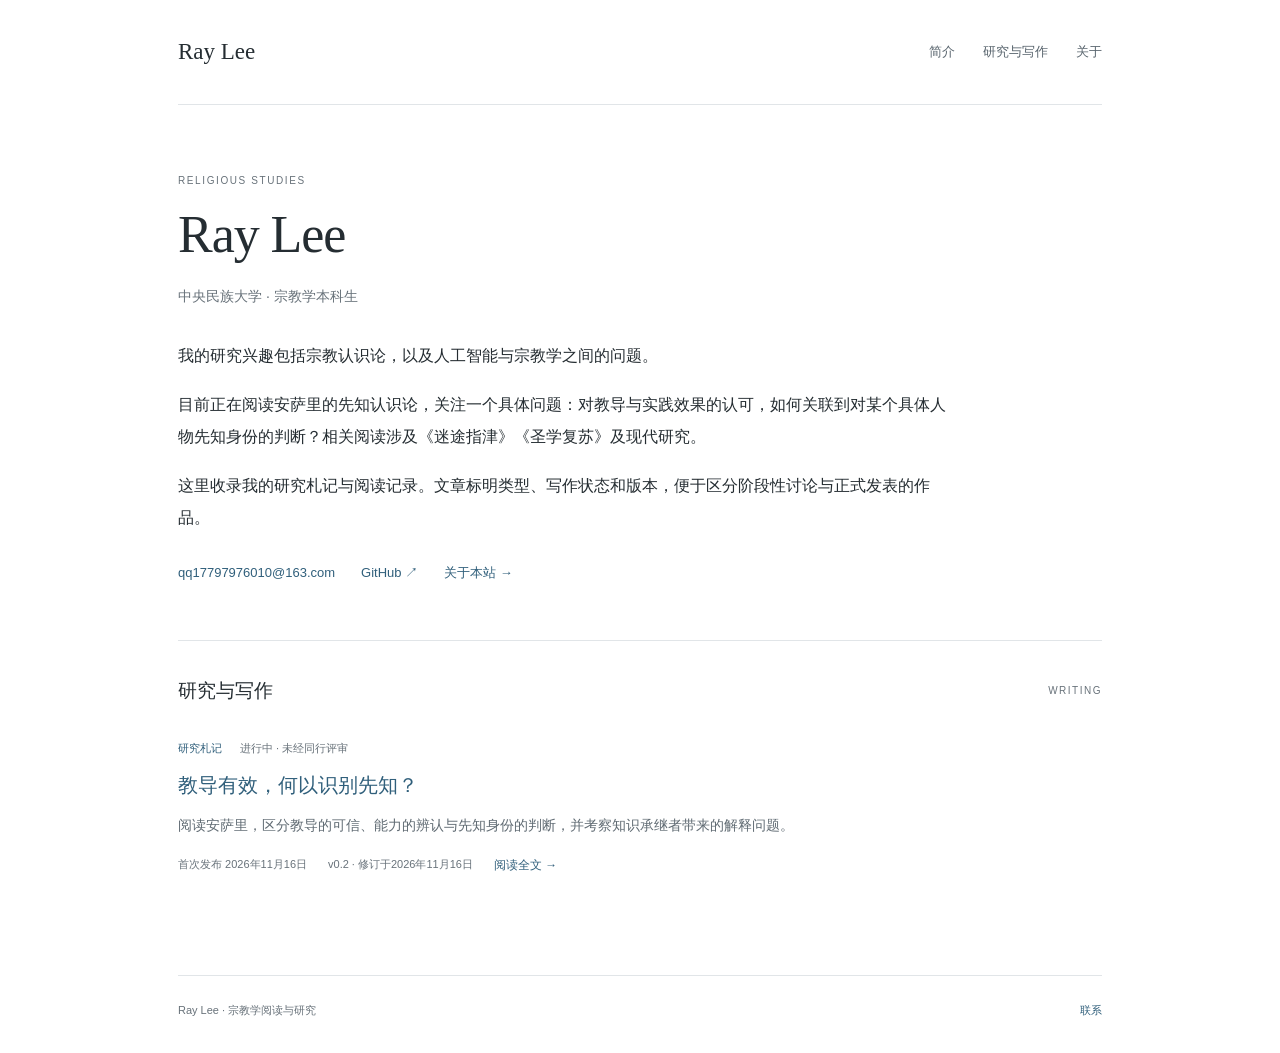
==== commit 68a4c63b: "Revise Ghazali note to v0.2 with stronger argument and source boundaries" ====
--- a/index.html
+++ b/index.html
@@ -85,7 +85,7 @@
       </div>
       <h3>
        <a href="ghazali.html">
-        教导有效，为什么还不足以认定一个人是先知？
+        教导有效，何以识别先知？
        </a>
       </h3>
       <p>
@@ -99,7 +99,7 @@
         </time>
        </span>
        <span>
-        v0.1
+        v0.2 · 修订于2026年11月16日
        </span>
        <a href="ghazali.html">
         阅读全文 →
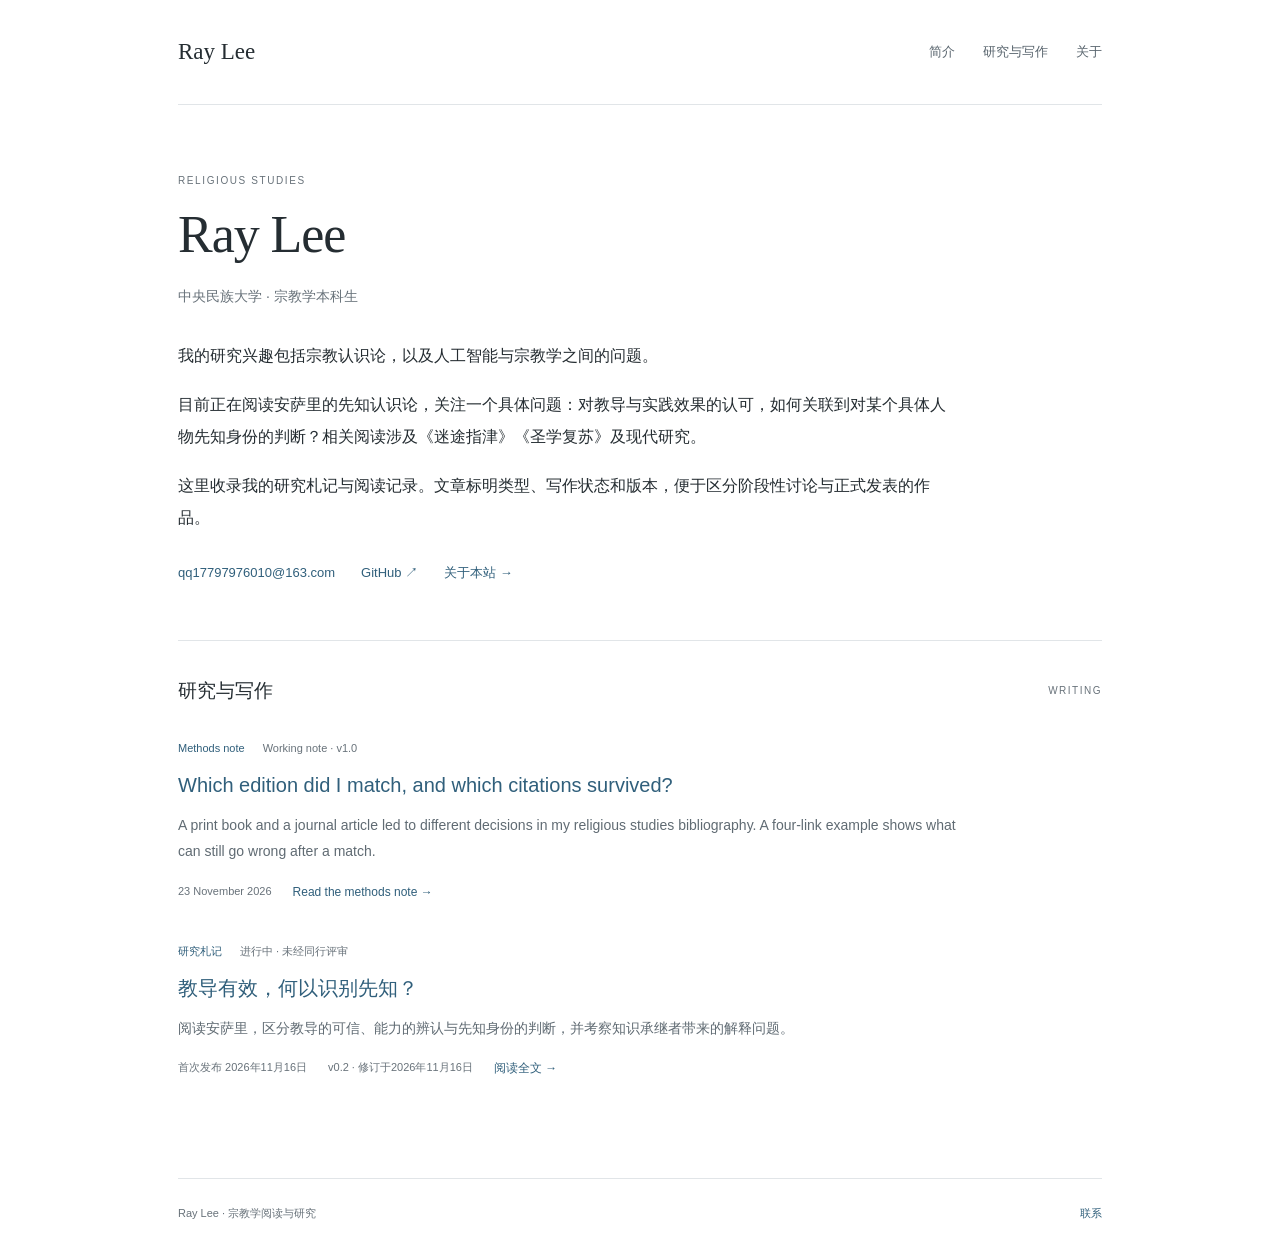
==== commit 54b5547b: "Publish an English methods note on edition matching and citation loss" ====
--- a/index.html
+++ b/index.html
@@ -74,6 +74,23 @@
        WRITING
       </span>
      </div>
+     <article class="writing-item" lang="en">
+      <div class="work-status">
+       <span>Methods note</span>
+       <span>Working note · v1.0</span>
+      </div>
+      <h3>
+       <a href="citation-audit.html">Which edition did I match, and which citations survived?</a>
+      </h3>
+      <p>
+       A print book and a journal article led to different decisions in my religious studies bibliography.
+       A four-link example shows what can still go wrong after a match.
+      </p>
+      <div class="work-details">
+       <time datetime="2026-11-23">23 November 2026</time>
+       <a href="citation-audit.html">Read the methods note →</a>
+      </div>
+     </article>
      <article class="writing-item">
       <div class="work-status">
        <span>
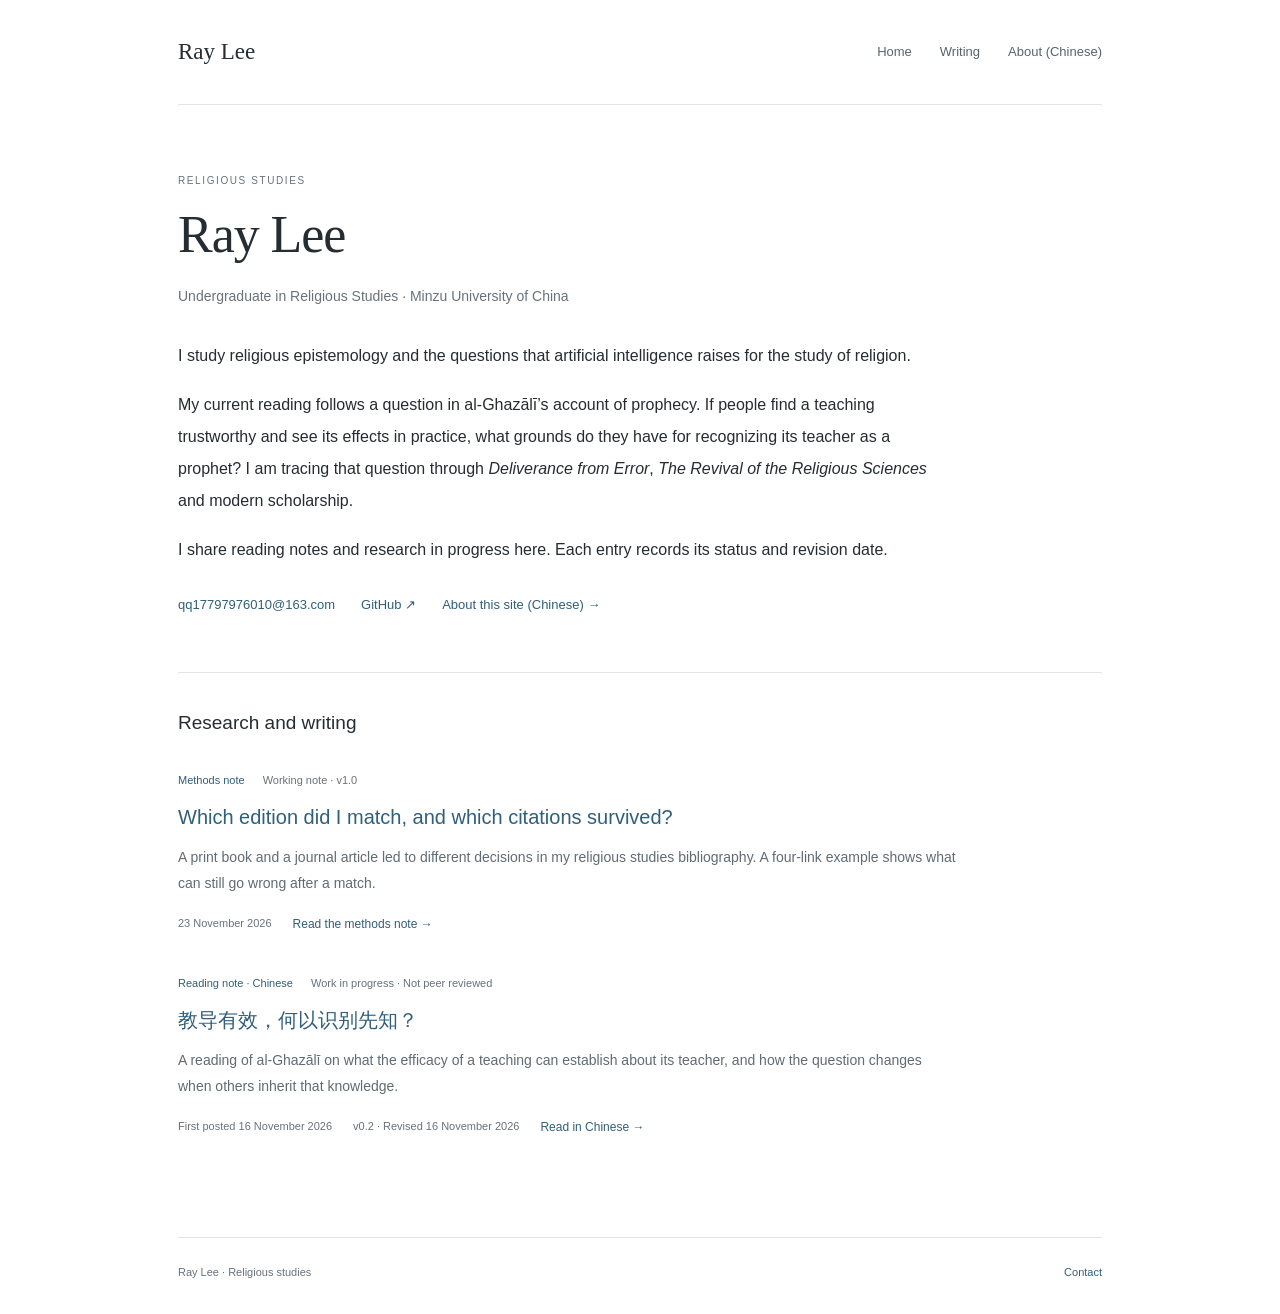
==== commit 487334ef: "Make the academic landing page English-first" ====
--- a/index.html
+++ b/index.html
@@ -1,33 +1,33 @@
 <!DOCTYPE html>
-<html lang="zh-CN">
+<html lang="en">
  <head>
   <meta charset="utf-8"/>
   <meta content="width=device-width,initial-scale=1" name="viewport"/>
-  <meta content="Ray Lee的个人宗教学网站，收录阅读笔记与研究札记。" name="description"/>
+  <meta content="Reading and research notes by Ray Lee on religious epistemology, AI and religious studies." name="description"/>
   <title>
-   宗教学阅读与研究 · Ray Lee
+   Religious studies · Ray Lee
   </title>
   <link href="style.css?v=3" rel="stylesheet"/>
   <link href="favicon.svg" rel="icon" type="image/svg+xml"/>
  </head>
  <body>
   <a class="skip" href="#main">
-   跳至正文
+   Skip to content
   </a>
   <div class="wrap">
    <header>
     <a class="brand" href="index.html">
      Ray Lee
     </a>
-    <nav aria-label="主导航">
+    <nav aria-label="Main navigation">
      <a href="index.html">
-      简介
+      Home
      </a>
      <a href="index.html#notes">
-      研究与写作
+      Writing
      </a>
      <a href="about.html">
-      关于
+      About (Chinese)
      </a>
     </nav>
    </header>
@@ -40,17 +40,17 @@
       Ray Lee
      </h1>
      <p class="affiliation">
-      中央民族大学 · 宗教学本科生
+      Undergraduate in Religious Studies · Minzu University of China
      </p>
      <div class="bio">
       <p>
-       我的研究兴趣包括宗教认识论，以及人工智能与宗教学之间的问题。
+       I study religious epistemology and the questions that artificial intelligence raises for the study of religion.
       </p>
       <p>
-       目前正在阅读安萨里的先知认识论，关注一个具体问题：对教导与实践效果的认可，如何关联到对某个具体人物先知身份的判断？相关阅读涉及《迷途指津》《圣学复苏》及现代研究。
+       My current reading follows a question in al-Ghazālī’s account of prophecy. If people find a teaching trustworthy and see its effects in practice, what grounds do they have for recognizing its teacher as a prophet? I am tracing that question through <cite>Deliverance from Error</cite>, <cite>The Revival of the Religious Sciences</cite> and modern scholarship.
       </p>
       <p>
-       这里收录我的研究札记与阅读记录。文章标明类型、写作状态和版本，便于区分阶段性讨论与正式发表的作品。
+       I share reading notes and research in progress here. Each entry records its status and revision date.
       </p>
      </div>
      <div class="contact-links">
@@ -61,18 +61,15 @@
        GitHub ↗
       </a>
       <a href="about.html">
-       关于本站 →
+       About this site (Chinese) →
       </a>
      </div>
     </section>
     <section aria-labelledby="writing-title" class="writings" id="notes">
      <div class="section-heading">
       <h2 id="writing-title">
-       研究与写作
+       Research and writing
       </h2>
-      <span>
-       WRITING
-      </span>
      </div>
      <article class="writing-item" lang="en">
       <div class="work-status">
@@ -94,32 +91,32 @@
      <article class="writing-item">
       <div class="work-status">
        <span>
-        研究札记
+        Reading note · Chinese
        </span>
        <span>
-        进行中 · 未经同行评审
+        Work in progress · Not peer reviewed
        </span>
       </div>
       <h3>
-       <a href="ghazali.html">
+       <a href="ghazali.html" lang="zh-CN">
         教导有效，何以识别先知？
        </a>
       </h3>
       <p>
-       阅读安萨里，区分教导的可信、能力的辨认与先知身份的判断，并考察知识承继者带来的解释问题。
+       A reading of al-Ghazālī on what the efficacy of a teaching can establish about its teacher, and how the question changes when others inherit that knowledge.
       </p>
       <div class="work-details">
        <span>
-        首次发布
+        First posted
         <time datetime="2026-11-16">
-         2026年11月16日
+         16 November 2026
         </time>
        </span>
        <span>
-        v0.2 · 修订于2026年11月16日
+        v0.2 · Revised 16 November 2026
        </span>
        <a href="ghazali.html">
-        阅读全文 →
+        Read in Chinese →
        </a>
       </div>
      </article>
@@ -127,10 +124,10 @@
    </main>
    <footer>
     <span>
-     Ray Lee · 宗教学阅读与研究
+     Ray Lee · Religious studies
     </span>
     <a href="mailto:qq17797976010@163.com">
-     联系
+     Contact
     </a>
    </footer>
   </div>
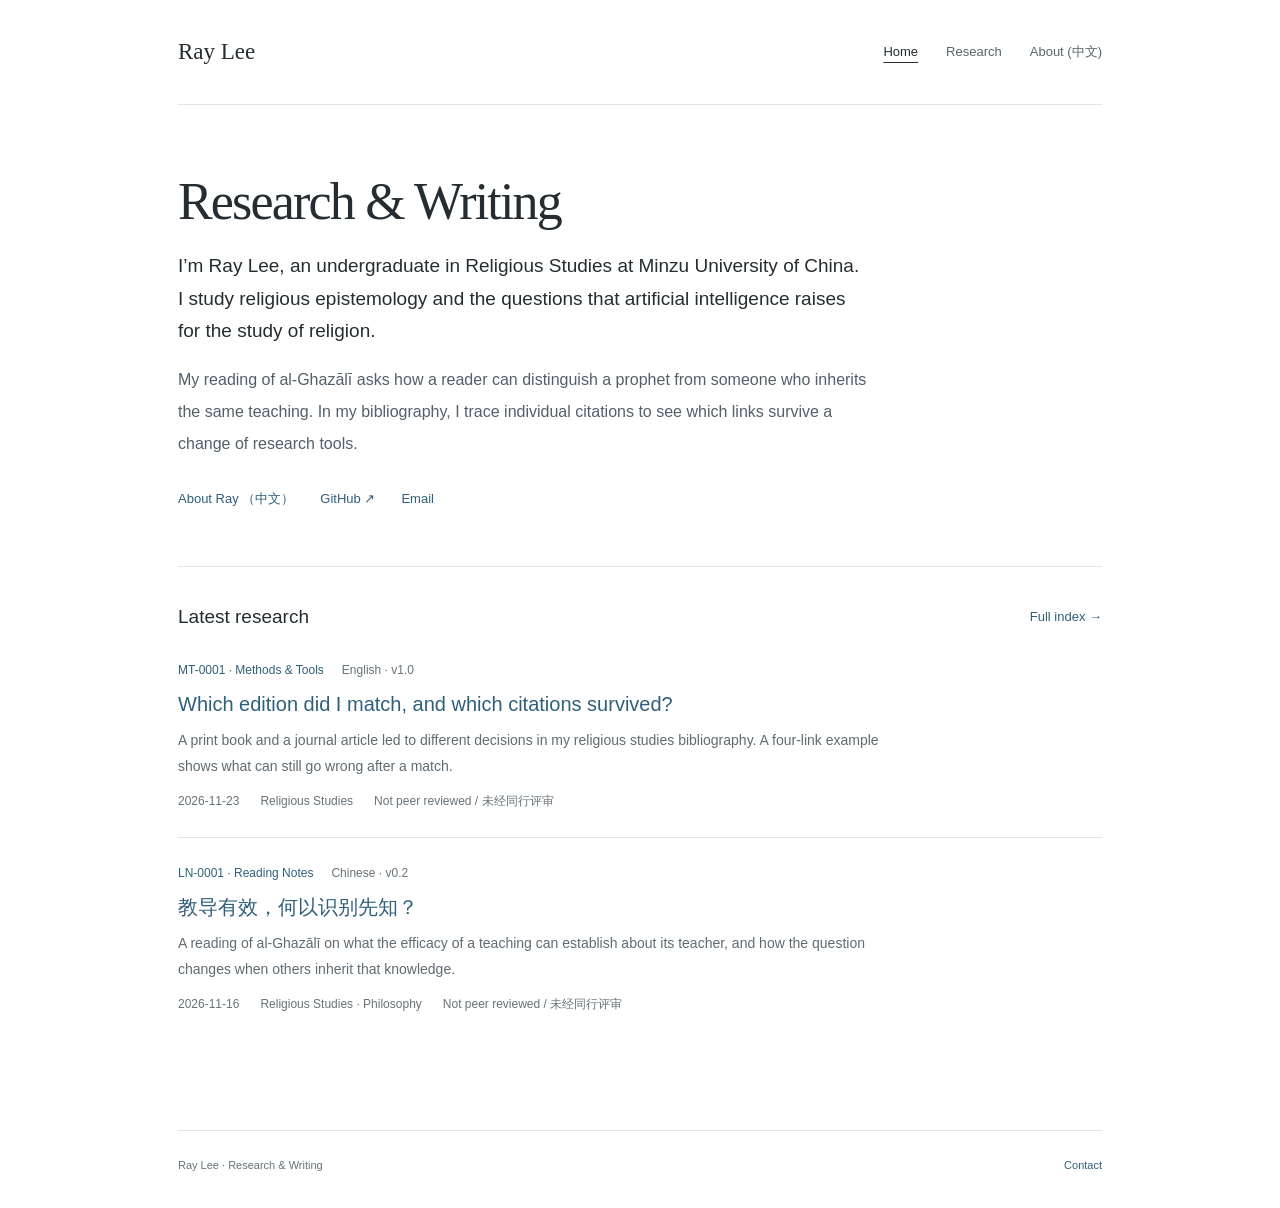
==== commit 8339d599: "Build the personal research archive for review" ====
--- a/index.html
+++ b/index.html
@@ -1,135 +1,47 @@
-<!DOCTYPE html>
+<!doctype html>
 <html lang="en">
- <head>
-  <meta charset="utf-8"/>
-  <meta content="width=device-width,initial-scale=1" name="viewport"/>
-  <meta content="Reading and research notes by Ray Lee on religious epistemology, AI and religious studies." name="description"/>
-  <title>
-   Religious studies · Ray Lee
-  </title>
-  <link href="style.css?v=3" rel="stylesheet"/>
-  <link href="favicon.svg" rel="icon" type="image/svg+xml"/>
- </head>
- <body>
-  <a class="skip" href="#main">
-   Skip to content
-  </a>
+<head>
+  <meta charset="utf-8">
+  <meta name="viewport" content="width=device-width, initial-scale=1">
+  <meta name="description" content="Ray Lee’s research and writing on religious epistemology and research methods.">
+  <title>Ray Lee — Research &amp; Writing</title>
+  <link rel="canonical" href="https://raylee-ai.github.io/">
+  <link rel="icon" type="image/svg+xml" href="favicon.svg">
+  <link rel="stylesheet" href="style.css?v=4">
+
+</head>
+<body>
+  <a class="skip" href="#main">Skip to content</a>
   <div class="wrap">
-   <header>
-    <a class="brand" href="index.html">
-     Ray Lee
-    </a>
-    <nav aria-label="Main navigation">
-     <a href="index.html">
-      Home
-     </a>
-     <a href="index.html#notes">
-      Writing
-     </a>
-     <a href="about.html">
-      About (Chinese)
-     </a>
-    </nav>
-   </header>
-   <main id="main">
-    <section aria-labelledby="profile-name" class="profile">
-     <p class="eyebrow">
-      RELIGIOUS STUDIES
-     </p>
-     <h1 id="profile-name">
-      Ray Lee
-     </h1>
-     <p class="affiliation">
-      Undergraduate in Religious Studies · Minzu University of China
-     </p>
-     <div class="bio">
-      <p>
-       I study religious epistemology and the questions that artificial intelligence raises for the study of religion.
-      </p>
-      <p>
-       My current reading follows a question in al-Ghazālī’s account of prophecy. If people find a teaching trustworthy and see its effects in practice, what grounds do they have for recognizing its teacher as a prophet? I am tracing that question through <cite>Deliverance from Error</cite>, <cite>The Revival of the Religious Sciences</cite> and modern scholarship.
-      </p>
-      <p>
-       I share reading notes and research in progress here. Each entry records its status and revision date.
-      </p>
-     </div>
-     <div class="contact-links">
-      <a href="mailto:qq17797976010@163.com">
-       qq17797976010@163.com
-      </a>
-      <a href="https://github.com/raylee-ai">
-       GitHub ↗
-      </a>
-      <a href="about.html">
-       About this site (Chinese) →
-      </a>
-     </div>
-    </section>
-    <section aria-labelledby="writing-title" class="writings" id="notes">
-     <div class="section-heading">
-      <h2 id="writing-title">
-       Research and writing
-      </h2>
-     </div>
-     <article class="writing-item" lang="en">
-      <div class="work-status">
-       <span>Methods note</span>
-       <span>Working note · v1.0</span>
-      </div>
-      <h3>
-       <a href="citation-audit.html">Which edition did I match, and which citations survived?</a>
-      </h3>
-      <p>
-       A print book and a journal article led to different decisions in my religious studies bibliography.
-       A four-link example shows what can still go wrong after a match.
-      </p>
-      <div class="work-details">
-       <time datetime="2026-11-23">23 November 2026</time>
-       <a href="citation-audit.html">Read the methods note →</a>
-      </div>
-     </article>
-     <article class="writing-item">
-      <div class="work-status">
-       <span>
-        Reading note · Chinese
-       </span>
-       <span>
-        Work in progress · Not peer reviewed
-       </span>
-      </div>
-      <h3>
-       <a href="ghazali.html" lang="zh-CN">
-        教导有效，何以识别先知？
-       </a>
-      </h3>
-      <p>
-       A reading of al-Ghazālī on what the efficacy of a teaching can establish about its teacher, and how the question changes when others inherit that knowledge.
-      </p>
-      <div class="work-details">
-       <span>
-        First posted
-        <time datetime="2026-11-16">
-         16 November 2026
-        </time>
-       </span>
-       <span>
-        v0.2 · Revised 16 November 2026
-       </span>
-       <a href="ghazali.html">
-        Read in Chinese →
-       </a>
-      </div>
-     </article>
-    </section>
-   </main>
-   <footer>
-    <span>
-     Ray Lee · Religious studies
-    </span>
-    <a href="mailto:qq17797976010@163.com">
-     Contact
-    </a>
-   </footer>
+    <header><a class="brand" href="index.html" lang="en">Ray Lee</a>
+      <nav aria-label="Main navigation"><a href="index.html" aria-current="page">Home</a><a href="research.html">Research</a><a href="about.html">About (中文)</a></nav>
+    </header>
+
+    <main id="main" tabindex="-1"><section class="profile" aria-labelledby="profile-name">
+  <h1 id="profile-name">Research &amp; Writing</h1>
+  <div class="bio">
+    <p>I’m Ray Lee, an undergraduate in Religious Studies at Minzu University of China. I study religious epistemology and the questions that artificial intelligence raises for the study of religion.</p>
+    <p>My reading of al-Ghazālī asks how a reader can distinguish a prophet from someone who inherits the same teaching. In my bibliography, I trace individual citations to see which links survive a change of research tools.</p>
   </div>
- </body>
+  <div class="contact-links"><a href="about.html">About Ray <span lang="zh-CN">（中文）</span></a><a href="https://github.com/raylee-ai">GitHub ↗</a><a href="mailto:qq17797976010@163.com">Email</a></div>
+</section>
+<section class="writings" id="notes" aria-labelledby="writing-title">
+  <div class="section-heading"><h2 id="writing-title">Latest research</h2><a href="research.html">Full index →</a></div>
+<article class="writing-item" data-type="MT" data-areas="religious-studies" data-date="2026-11-23">
+  <div class="work-status"><span>MT-0001 · Methods &amp; Tools</span><span>English · v1.0</span></div>
+  <h3 lang="en"><a href="citation-audit.html">Which edition did I match, and which citations survived?</a></h3>
+  <p lang="en">A print book and a journal article led to different decisions in my religious studies bibliography. A four-link example shows what can still go wrong after a match.</p>
+  <div class="work-details"><span><time datetime="2026-11-23">2026-11-23</time></span><span>Religious Studies</span><span><span lang="en">Not peer reviewed</span> / <span lang="zh-CN">未经同行评审</span></span></div>
+</article>
+<article class="writing-item" data-type="LN" data-areas="religious-studies philosophy" data-date="2026-11-16">
+  <div class="work-status"><span>LN-0001 · Reading Notes</span><span>Chinese · v0.2</span></div>
+  <h3 lang="zh-CN"><a href="ghazali.html">教导有效，何以识别先知？</a></h3>
+  <p lang="en">A reading of al-Ghazālī on what the efficacy of a teaching can establish about its teacher, and how the question changes when others inherit that knowledge.</p>
+  <div class="work-details"><span><time datetime="2026-11-16">2026-11-16</time></span><span>Religious Studies · Philosophy</span><span><span lang="en">Not peer reviewed</span> / <span lang="zh-CN">未经同行评审</span></span></div>
+</article>
+</section>
+</main>
+    <footer><span lang="en">Ray Lee · Research &amp; Writing</span><a href="mailto:qq17797976010@163.com">Contact</a></footer>
+  </div>
+</body>
 </html>
--- a/style.css
+++ b/style.css
@@ -1 +1,62 @@
-*{box-sizing:border-box}:root{--ink:#252d32;--muted:#68727a;--line:#e1e5e8;--link:#305f7b}html{scroll-behavior:smooth}body{margin:0;background:#fff;color:var(--ink);font-family:-apple-system,BlinkMacSystemFont,"Segoe UI","PingFang SC","Microsoft YaHei",sans-serif;line-height:1.9}a{color:var(--link);text-decoration:none}a:hover{text-decoration:underline;text-underline-offset:4px}a:focus-visible{outline:2px solid var(--link);outline-offset:5px}.wrap{max-width:1020px;padding:0 48px;margin:auto}header{display:flex;justify-content:space-between;align-items:center;min-height:105px;border-bottom:1px solid var(--line);gap:25px}.brand{font:500 23px Georgia,serif;color:var(--ink)}nav{display:flex;gap:28px;font-size:13px}nav a{color:#58646d}.profile{padding:66px 0 54px;max-width:770px}.eyebrow{font-size:10px;letter-spacing:.16em;color:var(--muted);margin:0 0 14px}.profile h1{font:400 52px/1.2 Georgia,"Times New Roman",serif;margin:0 0 17px;letter-spacing:-.02em}.affiliation{font-size:14px;color:var(--muted);margin:0 0 30px}.bio{font-size:16px;line-height:2}.bio p{margin:17px 0}.contact-links{display:flex;flex-wrap:wrap;gap:10px 26px;margin-top:27px;font-size:13px}.writings{border-top:1px solid var(--line);padding:32px 0 30px}.section-heading{display:flex;justify-content:space-between;align-items:center}.section-heading h2{font-size:19px;font-weight:500;margin:0}.section-heading>span{font-size:10px;letter-spacing:.15em;color:var(--muted)}.writing-item{padding:29px 0 8px;max-width:780px}.work-status{display:flex;flex-wrap:wrap;gap:8px 18px;font-size:11px;color:var(--muted)}.work-status span:first-child{color:var(--link)}.writing-item h3{font-size:20px;font-weight:500;line-height:1.65;margin:10px 0}.writing-item p{font-size:14px;color:#606b73;line-height:1.9;margin:10px 0 16px}.work-details{display:flex;flex-wrap:wrap;gap:8px 21px;font-size:11px;color:var(--muted)}.work-details a{font-size:12px}footer{border-top:1px solid var(--line);display:flex;justify-content:space-between;gap:20px;padding:24px 0 32px;margin-top:60px;font-size:11px;color:var(--muted)}.article{max-width:730px;margin:58px auto 80px}.article h1{font:500 34px/1.6 "Songti SC","Noto Serif CJK SC",Georgia,serif;margin:18px 0}.article h2{font-size:21px;font-weight:500;line-height:1.6;margin:38px 0 16px}.article p{font-size:16px;line-height:2.1;margin:22px 0}.article .meta{font-size:12px;color:var(--muted)}.article a{text-underline-offset:4px}.notice{padding:14px 20px;background:#f5f7f8;border-left:2px solid #aabcc7;font-size:13px;line-height:1.9;color:#5e6c76;margin:26px 0}.refs{font-size:13px;line-height:1.9;padding-left:22px;overflow-wrap:anywhere}.refs li{margin:16px 0}.skip{position:absolute;left:-9999px}.skip:focus{left:16px;top:6px;background:white;padding:8px;z-index:2}@media(max-width:600px){.wrap{padding:0 23px}header{min-height:83px;gap:12px}.brand{font-size:21px}nav{gap:16px;font-size:12px}.profile{padding:42px 0}.profile h1{font-size:43px}.bio{font-size:15px}.contact-links{gap:10px 20px;font-size:12px}.writing-item h3{font-size:19px}.article{margin-top:38px}.article h1{font-size:29px}.article p{font-size:15px}.work-details{gap:7px 15px}footer{margin-top:40px;font-size:10px}}@media(prefers-reduced-motion:reduce){html{scroll-behavior:auto}}+*{box-sizing:border-box}:root{--ink:#252d32;--muted:#68727a;--line:#e1e5e8;--link:#305f7b}html{scroll-behavior:smooth}body{margin:0;background:#fff;color:var(--ink);font-family:-apple-system,BlinkMacSystemFont,"Segoe UI","PingFang SC","Microsoft YaHei",sans-serif;line-height:1.9}a{color:var(--link);text-decoration:none}a:hover{text-decoration:underline;text-underline-offset:4px}a:focus-visible{outline:2px solid var(--link);outline-offset:5px}.wrap{max-width:1020px;padding:0 48px;margin:auto}header{display:flex;justify-content:space-between;align-items:center;min-height:105px;border-bottom:1px solid var(--line);gap:25px}.brand{font:500 23px Georgia,serif;color:var(--ink)}nav{display:flex;gap:28px;font-size:13px}nav a{color:#58646d}.profile{padding:66px 0 54px;max-width:770px}.eyebrow{font-size:10px;letter-spacing:.16em;color:var(--muted);margin:0 0 14px}.profile h1{font:400 52px/1.2 Georgia,"Times New Roman",serif;margin:0 0 17px;letter-spacing:-.02em}.affiliation{font-size:14px;color:var(--muted);margin:0 0 30px}.bio{font-size:16px;line-height:2}.bio p{margin:17px 0}.contact-links{display:flex;flex-wrap:wrap;gap:10px 26px;margin-top:27px;font-size:13px}.writings{border-top:1px solid var(--line);padding:32px 0 30px}.section-heading{display:flex;justify-content:space-between;align-items:center}.section-heading h2{font-size:19px;font-weight:500;margin:0}.section-heading>span{font-size:10px;letter-spacing:.15em;color:var(--muted)}.writing-item{padding:29px 0 8px;max-width:780px}.work-status{display:flex;flex-wrap:wrap;gap:8px 18px;font-size:11px;color:var(--muted)}.work-status span:first-child{color:var(--link)}.writing-item h3{font-size:20px;font-weight:500;line-height:1.65;margin:10px 0}.writing-item p{font-size:14px;color:#606b73;line-height:1.9;margin:10px 0 16px}.work-details{display:flex;flex-wrap:wrap;gap:8px 21px;font-size:11px;color:var(--muted)}.work-details a{font-size:12px}footer{border-top:1px solid var(--line);display:flex;justify-content:space-between;gap:20px;padding:24px 0 32px;margin-top:60px;font-size:11px;color:var(--muted)}.article{max-width:730px;margin:58px auto 80px}.article h1{font:500 34px/1.6 "Songti SC","Noto Serif CJK SC",Georgia,serif;margin:18px 0}.article h2{font-size:21px;font-weight:500;line-height:1.6;margin:38px 0 16px}.article p{font-size:16px;line-height:2.1;margin:22px 0}.article .meta{font-size:12px;color:var(--muted)}.article a{text-underline-offset:4px}.notice{padding:14px 20px;background:#f5f7f8;border-left:2px solid #aabcc7;font-size:13px;line-height:1.9;color:#5e6c76;margin:26px 0}.refs{font-size:13px;line-height:1.9;padding-left:22px;overflow-wrap:anywhere}.refs li{margin:16px 0}.skip{position:absolute;left:-9999px}.skip:focus{left:16px;top:6px;background:white;padding:8px;z-index:2}@media(max-width:600px){.wrap{padding:0 23px}header{min-height:83px;gap:12px}.brand{font-size:21px}nav{gap:16px;font-size:12px}.profile{padding:42px 0}.profile h1{font-size:43px}.bio{font-size:15px}.contact-links{gap:10px 20px;font-size:12px}.writing-item h3{font-size:19px}.article{margin-top:38px}.article h1{font-size:29px}.article p{font-size:15px}.work-details{gap:7px 15px}footer{margin-top:40px;font-size:10px}}@media(prefers-reduced-motion:reduce){html{scroll-behavior:auto}}
+/* The archive extends the existing typefaces, reading width and slate-blue links. */
+[hidden] { display: none !important; }
+.sr-only { position: absolute; width: 1px; height: 1px; padding: 0; margin: -1px; overflow: hidden; clip-path: inset(50%); white-space: nowrap; border: 0; }
+:focus-visible { outline: 2px solid var(--link); outline-offset: 4px; }
+main:focus { outline: 0; }
+nav a[aria-current="page"] { color: var(--ink); text-decoration: underline; text-underline-offset: 6px; }
+.profile { max-width: 765px; }
+.profile h1, .index-head h1 { font-weight: 400; letter-spacing: -.035em; }
+.bio p:first-child { font-size: 19px; line-height: 1.7; max-width: 690px; }
+.bio p + p { color: #52606a; max-width: 710px; }
+.section-heading { gap: 16px; flex-wrap: wrap; }
+.section-heading > a, .result-count { font-size: 13px; }
+.writing-item { max-width: 100%; padding: 24px 0; }
+.writing-item + .writing-item { border-top: 1px solid var(--line); }
+.writing-item h3 { margin: 6px 0; }
+.writing-item p { max-width: 720px; margin: 5px 0 10px; }
+.work-details, .work-status { font-size: 12px; }
+.index-head { margin: 48px 0 28px; }
+.index-head h1 { font: 400 44px/1.16 Georgia, serif; margin: 0; }
+.index-head p { margin: 12px 0; color: #52606a; }
+.filters { display: grid; grid-template-columns: repeat(2, minmax(0, 1.21fr)) repeat(2, minmax(0, 1fr)); align-items: end; gap: 12px 18px; margin-bottom: 20px; }
+.filters label { font-size: 13px; font-weight: 500; min-width: 0; }
+.filters select, .filters input { display: block; width: 100%; min-width: 0; max-width: 100%; min-height: 42px; margin-top: 5px; border: 1px solid #a6b1b9; border-radius: 4px; padding: 6px 8px; background: white; color: var(--ink); font: inherit; }
+.filters button { justify-self: start; padding: 7px 3px; border: 0; color: var(--link); background: transparent; font: inherit; font-size: 13px; cursor: pointer; text-decoration: underline; text-underline-offset: 3px; }
+.index-list { padding-top: 16px; }
+.result-count { margin: 0; color: #52606a; }
+.article .breadcrumb, .article .back { font-size: 13px; }
+.article .abstract { color: #4d5962; margin: 10px 0 18px; }
+.article .record-line, .article .review-state, .article .record-dates { font-size: 13px; margin: 3px 0; color: #52606a; }
+.record { margin: 17px 0 32px; padding: 11px 0; border-block: 1px solid var(--line); }
+.record summary { cursor: pointer; font-size: 14px; color: var(--link); }
+.record h2 { font-size: 15px; margin: 17px 0 5px; }
+.article .citation, .versions { font-size: 13px; margin: 4px 0 12px; }
+.citation, .work, .writing-item, .about { overflow-wrap: anywhere; }
+.versions { padding-inline-start: 20px; }
+.record-fields, .about-types { display: grid; grid-template-columns: max-content 1fr; gap: 6px 18px; margin: 18px 0; }
+.record-fields { font-size: 13px; }
+dt { font-weight: 600; }
+dd { margin: 0; min-width: 0; }
+.article-body a, .about p a, .record a { text-decoration: underline; text-underline-offset: 3px; }
+@media (max-width: 760px) {
+  .filters { grid-template-columns: repeat(2, minmax(0, 1fr)); }
+}
+@media (max-width: 600px) {
+  header { flex-wrap: wrap; padding-block: 12px; }
+  nav { gap: 13px; }
+  nav a { padding-block: 8px; }
+  .article { margin-bottom: 35px; }
+  .bio p:first-child { font-size: 17px; }
+  .index-head { margin-top: 36px; }
+  .index-head h1 { font-size: 36px; }
+  .filters { gap: 10px; }
+  .filters input, .filters select { font-size: 16px; }
+  .record-fields, .about-types { gap: 8px 12px; }
+  .work-details { gap: 4px 16px; }
+}
+@media (max-width: 380px) {
+  .filters { grid-template-columns: minmax(0, 1fr); }
+  .about-types { grid-template-columns: 1fr; gap: 2px; }
+  .about-types dd { margin-bottom: 8px; }
+}
